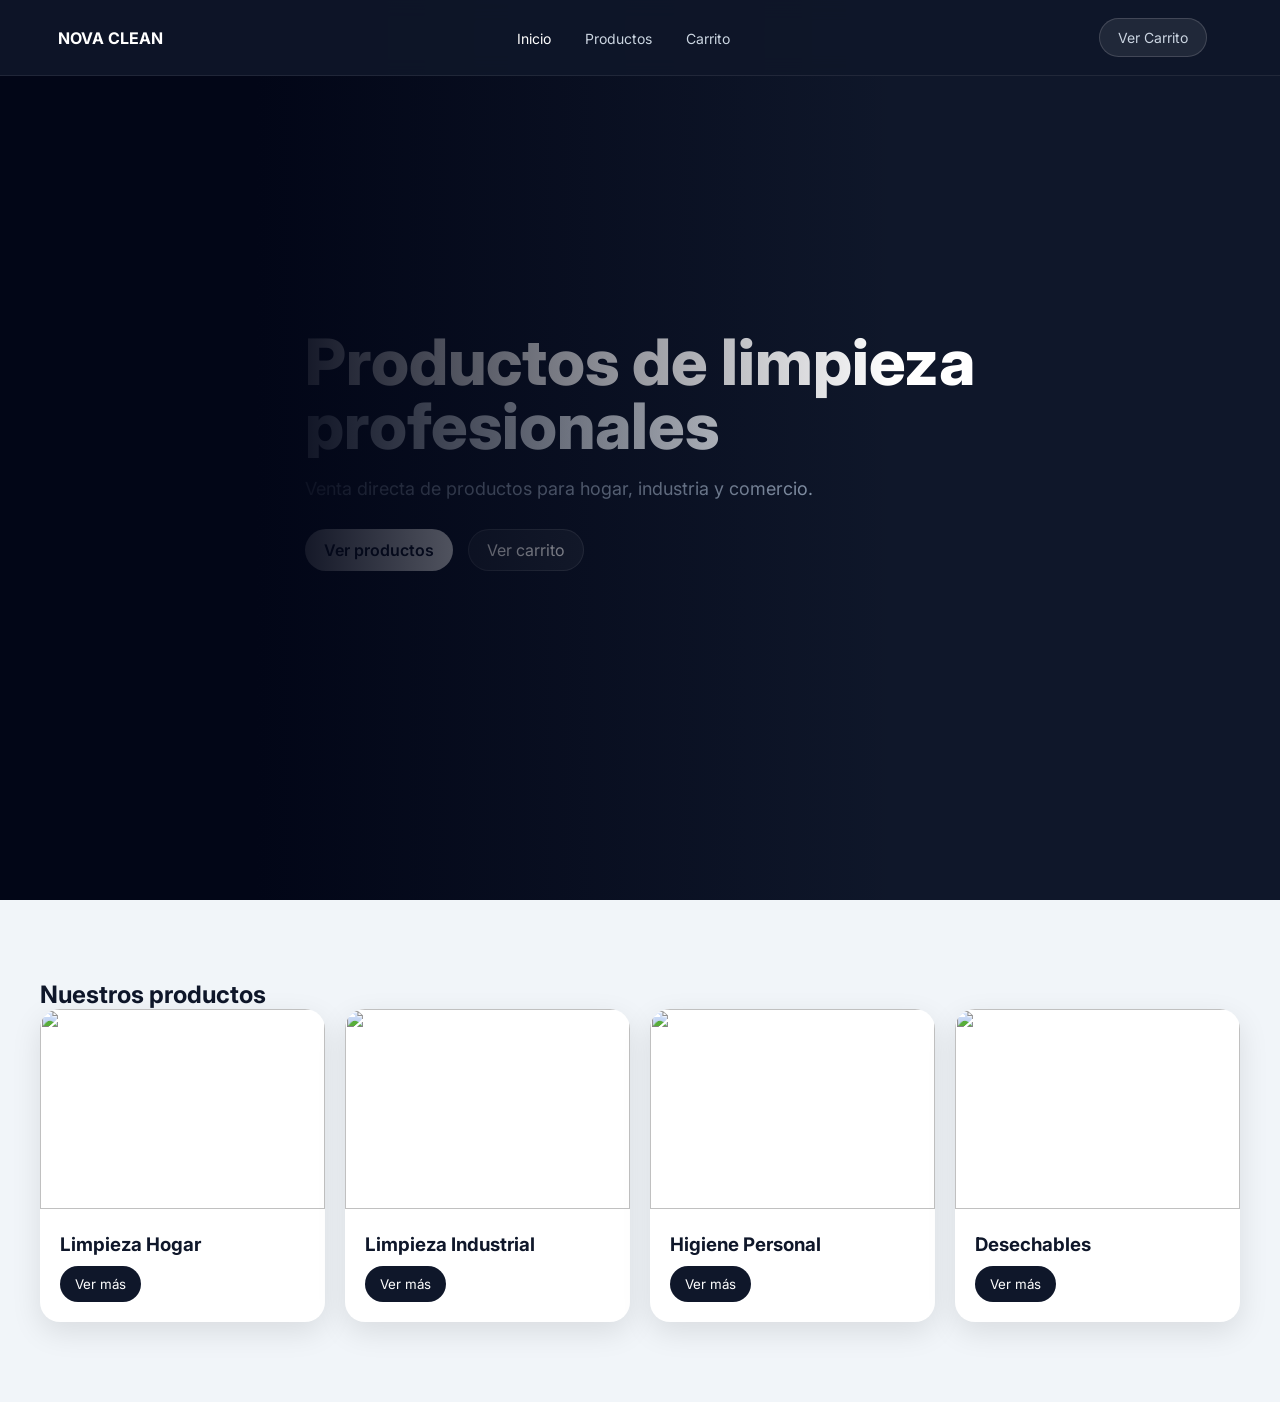
==== index.html @ 84a2e3a3 "Update index.html" ====
<!DOCTYPE html>
<html lang="es">
<head>
<meta charset="UTF-8">
<meta name="viewport" content="width=device-width, initial-scale=1.0">
<title>Nova Clean | Inicio</title>

<link href="https://fonts.googleapis.com/css2?family=Inter:wght@400;600;800&display=swap" rel="stylesheet">

<style>
*{margin:0;padding:0;box-sizing:border-box;font-family:'Inter',sans-serif;}

body{
background:#0f172a;
color:white;
}

/* NAV */
.header{
position:fixed;
top:0;
width:100%;
background:rgba(15,23,42,0.9);
backdrop-filter:blur(10px);
border-bottom:1px solid rgba(255,255,255,0.08);
z-index:100;
}

.nav{
max-width:1200px;
margin:auto;
display:flex;
justify-content:space-between;
align-items:center;
padding:18px;
}

.nav a{
color:#cbd5e1;
text-decoration:none;
margin:0 15px;
font-size:14px;
}

.nav a.active,
.nav a:hover{color:white;}

.btn{
padding:10px 18px;
border-radius:25px;
background:rgba(255,255,255,0.08);
border:1px solid rgba(255,255,255,0.15);
color:white;
text-decoration:none;
}

/* HERO */
.hero{
height:100vh;
display:flex;
align-items:center;
background:url('https://images.unsplash.com/photo-1583947215259-38e31be8751f?q=80&w=1600') center/cover;
position:relative;
}

.hero::after{
content:"";
position:absolute;
inset:0;
background:linear-gradient(90deg,#020617 20%,transparent 70%);
}

.hero-content{
position:relative;
max-width:1200px;
margin:auto;
padding:20px;
}

.hero h1{
font-size:64px;
font-weight:800;
line-height:1;
}

.hero span{
display:block;
background:linear-gradient(90deg,#cbd5e1,#ffffff);
-webkit-background-clip:text;
-webkit-text-fill-color:transparent;
}

.hero p{
margin-top:20px;
color:#94a3b8;
font-size:18px;
max-width:600px;
}

.hero-buttons{
margin-top:30px;
display:flex;
gap:15px;
}

.btn-primary{
background:white;
color:#0f172a;
font-weight:600;
}

.btn-secondary{
background:rgba(255,255,255,0.08);
}

/* PRODUCTOS */
.section{
background:#f1f5f9;
color:#0f172a;
padding:80px 20px;
}

.container{
max-width:1200px;
margin:auto;
}

.grid{
display:grid;
grid-template-columns:repeat(4,1fr);
gap:20px;
}

.card{
background:white;
border-radius:20px;
overflow:hidden;
box-shadow:0 10px 30px rgba(0,0,0,0.1);
transition:0.3s;
}

.card:hover{
transform:translateY(-8px);
}

.card img{
width:100%;
height:200px;
object-fit:cover;
}

.card-content{
padding:20px;
}

.card h3{
margin-bottom:10px;
}

.card button{
padding:10px 15px;
border:none;
background:#0f172a;
color:white;
border-radius:20px;
cursor:pointer;
}

/* RESPONSIVE */
@media(max-width:900px){
.grid{grid-template-columns:1fr;}
.hero h1{font-size:40px;}
}
</style>
</head>

<body>

<!-- NAV -->
<div class="header">
  <div class="nav">
    <strong>NOVA CLEAN</strong>

    <div>
      <a href="index.html" class="active">Inicio</a>
      <a href="productos.html">Productos</a>
      <a href="carrito.html">Carrito</a>
    </div>

    <a href="carrito.html" class="btn">Ver Carrito</a>
  </div>
</div>

<!-- HERO CORRECTO (PRODUCTOS) -->
<section class="hero">
  <div class="hero-content">
    <h1>
      Productos de limpieza
      <span>profesionales</span>
    </h1>

    <p>
      Venta directa de productos para hogar, industria y comercio.
    </p>

    <div class="hero-buttons">
      <a href="productos.html" class="btn btn-primary">Ver productos</a>
      <a href="carrito.html" class="btn btn-secondary">Ver carrito</a>
    </div>
  </div>
</section>

<!-- PRODUCTOS -->
<section class="section">
  <div class="container">

    <h2>Nuestros productos</h2>

    <div class="grid">

      <div class="card">
        <img src="https://images.unsplash.com/photo-1585421514738-01798e348b17">
        <div class="card-content">
          <h3>Limpieza Hogar</h3>
          <button onclick="location.href='productos.html'">Ver más</button>
        </div>
      </div>

      <div class="card">
        <img src="https://images.unsplash.com/photo-1603712725038-e9334ae8f39f">
        <div class="card-content">
          <h3>Limpieza Industrial</h3>
          <button onclick="location.href='productos.html'">Ver más</button>
        </div>
      </div>

      <div class="card">
        <img src="https://images.unsplash.com/photo-1584305574647-0cc949a2bb9f">
        <div class="card-content">
          <h3>Higiene Personal</h3>
          <button onclick="location.href='productos.html'">Ver más</button>
        </div>
      </div>

      <div class="card">
        <img src="https://images.unsplash.com/photo-1596462502278-27bfdc403348">
        <div class="card-content">
          <h3>Desechables</h3>
          <button onclick="location.href='productos.html'">Ver más</button>
        </div>
      </div>

    </div>

  </div>
</section>

</body>
</html>
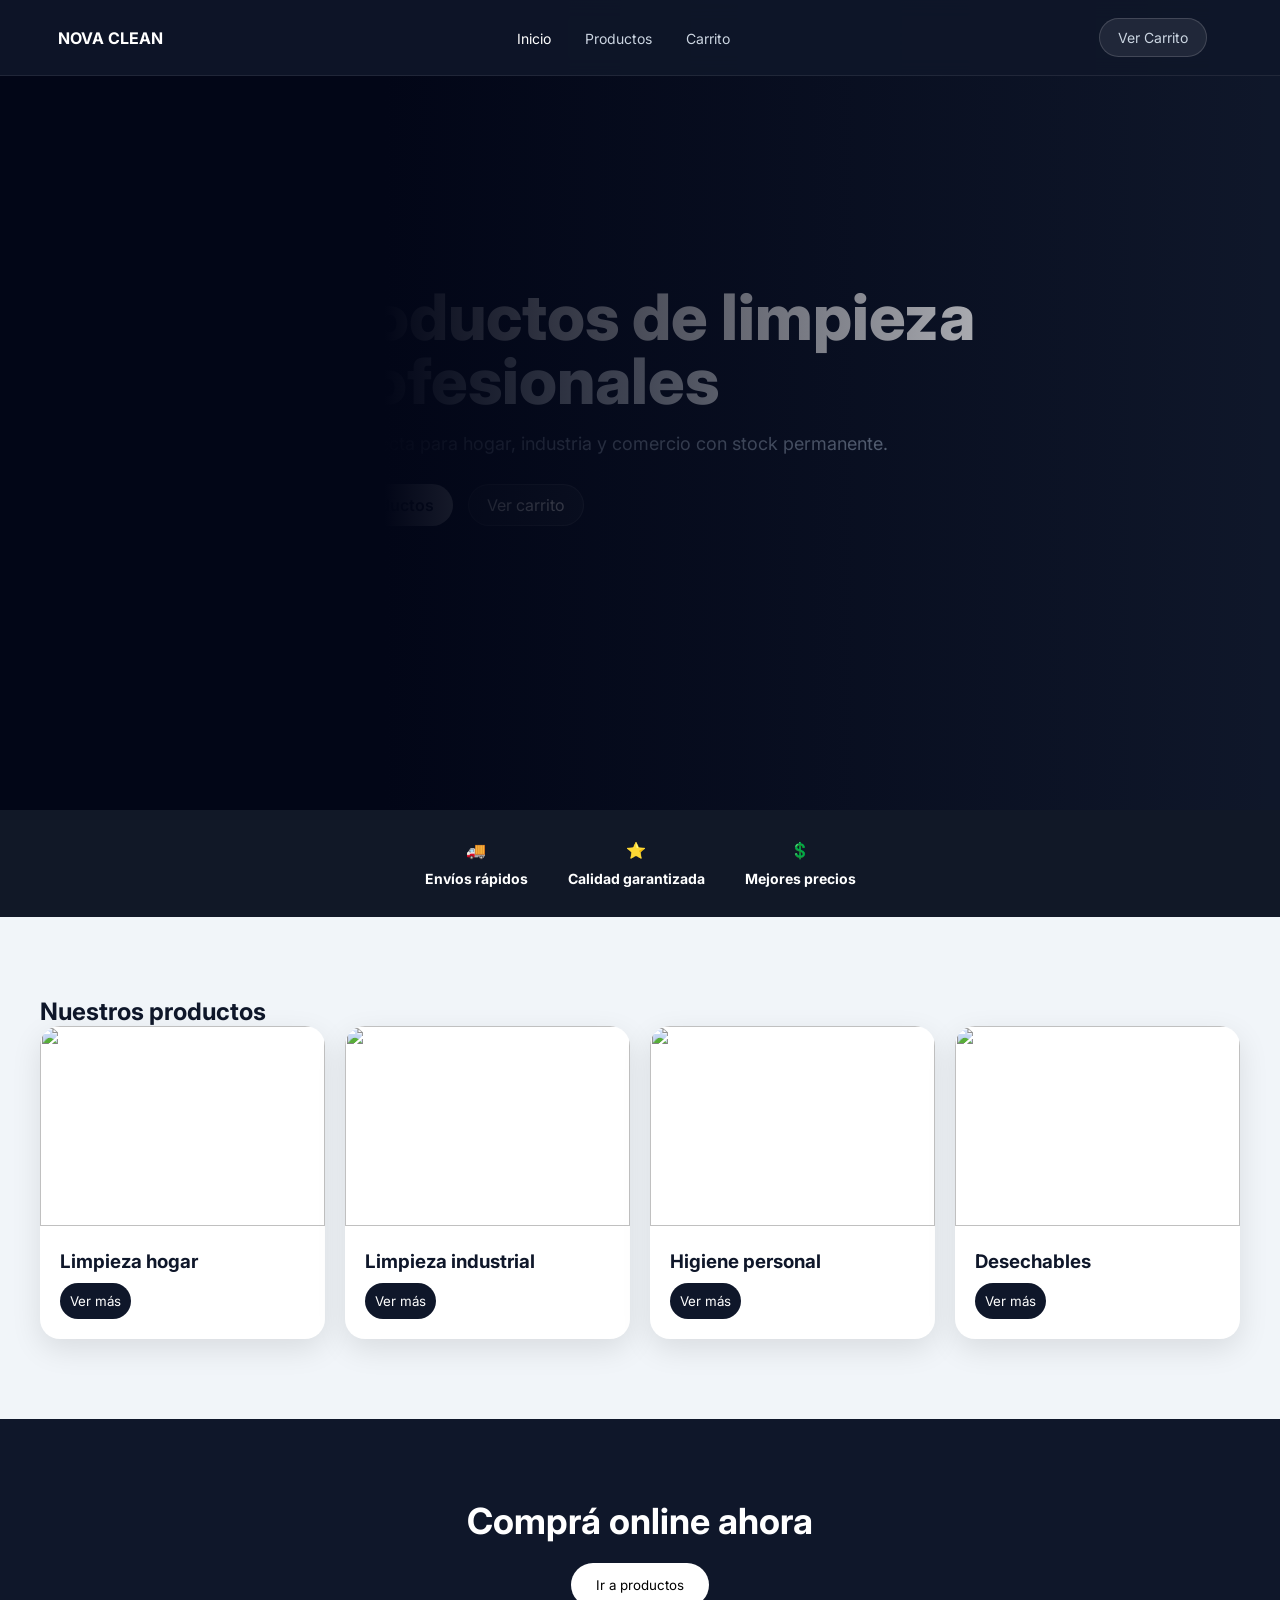
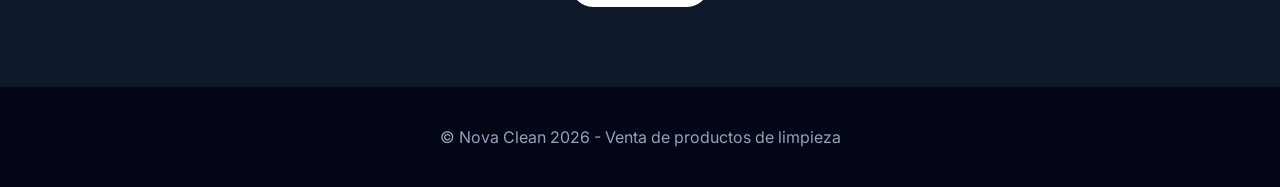
==== commit b3878472: "Update index.html" ====
--- a/index.html
+++ b/index.html
@@ -3,7 +3,7 @@
 <head>
 <meta charset="UTF-8">
 <meta name="viewport" content="width=device-width, initial-scale=1.0">
-<title>Nova Clean | Inicio</title>
+<title>Nova Clean | Productos de limpieza</title>
 
 <link href="https://fonts.googleapis.com/css2?family=Inter:wght@400;600;800&display=swap" rel="stylesheet">
 
@@ -56,7 +56,7 @@
 
 /* HERO */
 .hero{
-height:100vh;
+height:90vh;
 display:flex;
 align-items:center;
 background:url('https://images.unsplash.com/photo-1583947215259-38e31be8751f?q=80&w=1600') center/cover;
@@ -67,7 +67,7 @@
 content:"";
 position:absolute;
 inset:0;
-background:linear-gradient(90deg,#020617 20%,transparent 70%);
+background:linear-gradient(90deg,#020617 30%,transparent);
 }
 
 .hero-content{
@@ -109,11 +109,25 @@
 font-weight:600;
 }
 
-.btn-secondary{
-background:rgba(255,255,255,0.08);
-}
-
-/* PRODUCTOS */
+/* BENEFICIOS */
+.benefits{
+background:#111827;
+padding:30px;
+display:flex;
+justify-content:center;
+gap:40px;
+}
+
+.benefit{
+text-align:center;
+}
+
+.benefit h3{
+margin-top:10px;
+font-size:14px;
+}
+
+/* SECCIONES */
 .section{
 background:#f1f5f9;
 color:#0f172a;
@@ -139,9 +153,7 @@
 transition:0.3s;
 }
 
-.card:hover{
-transform:translateY(-8px);
-}
+.card:hover{transform:translateY(-8px);}
 
 .card img{
 width:100%;
@@ -153,12 +165,10 @@
 padding:20px;
 }
 
-.card h3{
-margin-bottom:10px;
-}
+.card h3{margin-bottom:10px;}
 
 .card button{
-padding:10px 15px;
+padding:10px;
 border:none;
 background:#0f172a;
 color:white;
@@ -166,10 +176,40 @@
 cursor:pointer;
 }
 
+/* CTA */
+.cta{
+background:#0f172a;
+padding:80px 20px;
+text-align:center;
+}
+
+.cta h2{
+font-size:36px;
+}
+
+.cta button{
+margin-top:20px;
+padding:14px 25px;
+border:none;
+border-radius:25px;
+background:white;
+color:black;
+cursor:pointer;
+}
+
+/* FOOTER */
+.footer{
+background:#020617;
+padding:40px;
+text-align:center;
+color:#94a3b8;
+}
+
 /* RESPONSIVE */
 @media(max-width:900px){
 .grid{grid-template-columns:1fr;}
 .hero h1{font-size:40px;}
+.hero{height:auto;padding:120px 0;}
 }
 </style>
 </head>
@@ -191,37 +231,46 @@
   </div>
 </div>
 
-<!-- HERO CORRECTO (PRODUCTOS) -->
+<!-- HERO -->
 <section class="hero">
   <div class="hero-content">
-    <h1>
-      Productos de limpieza
-      <span>profesionales</span>
-    </h1>
-
-    <p>
-      Venta directa de productos para hogar, industria y comercio.
-    </p>
+    <h1>Productos de limpieza <span>profesionales</span></h1>
+
+    <p>Venta directa para hogar, industria y comercio con stock permanente.</p>
 
     <div class="hero-buttons">
       <a href="productos.html" class="btn btn-primary">Ver productos</a>
-      <a href="carrito.html" class="btn btn-secondary">Ver carrito</a>
+      <a href="carrito.html" class="btn">Ver carrito</a>
     </div>
   </div>
 </section>
+
+<!-- BENEFICIOS -->
+<div class="benefits">
+  <div class="benefit">
+    🚚
+    <h3>Envíos rápidos</h3>
+  </div>
+  <div class="benefit">
+    ⭐
+    <h3>Calidad garantizada</h3>
+  </div>
+  <div class="benefit">
+    💲
+    <h3>Mejores precios</h3>
+  </div>
+</div>
 
 <!-- PRODUCTOS -->
 <section class="section">
   <div class="container">
-
     <h2>Nuestros productos</h2>
 
     <div class="grid">
-
       <div class="card">
         <img src="https://images.unsplash.com/photo-1585421514738-01798e348b17">
         <div class="card-content">
-          <h3>Limpieza Hogar</h3>
+          <h3>Limpieza hogar</h3>
           <button onclick="location.href='productos.html'">Ver más</button>
         </div>
       </div>
@@ -229,7 +278,7 @@
       <div class="card">
         <img src="https://images.unsplash.com/photo-1603712725038-e9334ae8f39f">
         <div class="card-content">
-          <h3>Limpieza Industrial</h3>
+          <h3>Limpieza industrial</h3>
           <button onclick="location.href='productos.html'">Ver más</button>
         </div>
       </div>
@@ -237,7 +286,7 @@
       <div class="card">
         <img src="https://images.unsplash.com/photo-1584305574647-0cc949a2bb9f">
         <div class="card-content">
-          <h3>Higiene Personal</h3>
+          <h3>Higiene personal</h3>
           <button onclick="location.href='productos.html'">Ver más</button>
         </div>
       </div>
@@ -249,11 +298,20 @@
           <button onclick="location.href='productos.html'">Ver más</button>
         </div>
       </div>
-
     </div>
-
   </div>
 </section>
+
+<!-- CTA -->
+<section class="cta">
+  <h2>Comprá online ahora</h2>
+  <button onclick="location.href='productos.html'">Ir a productos</button>
+</section>
+
+<!-- FOOTER -->
+<div class="footer">
+  © Nova Clean 2026 - Venta de productos de limpieza
+</div>
 
 </body>
 </html>
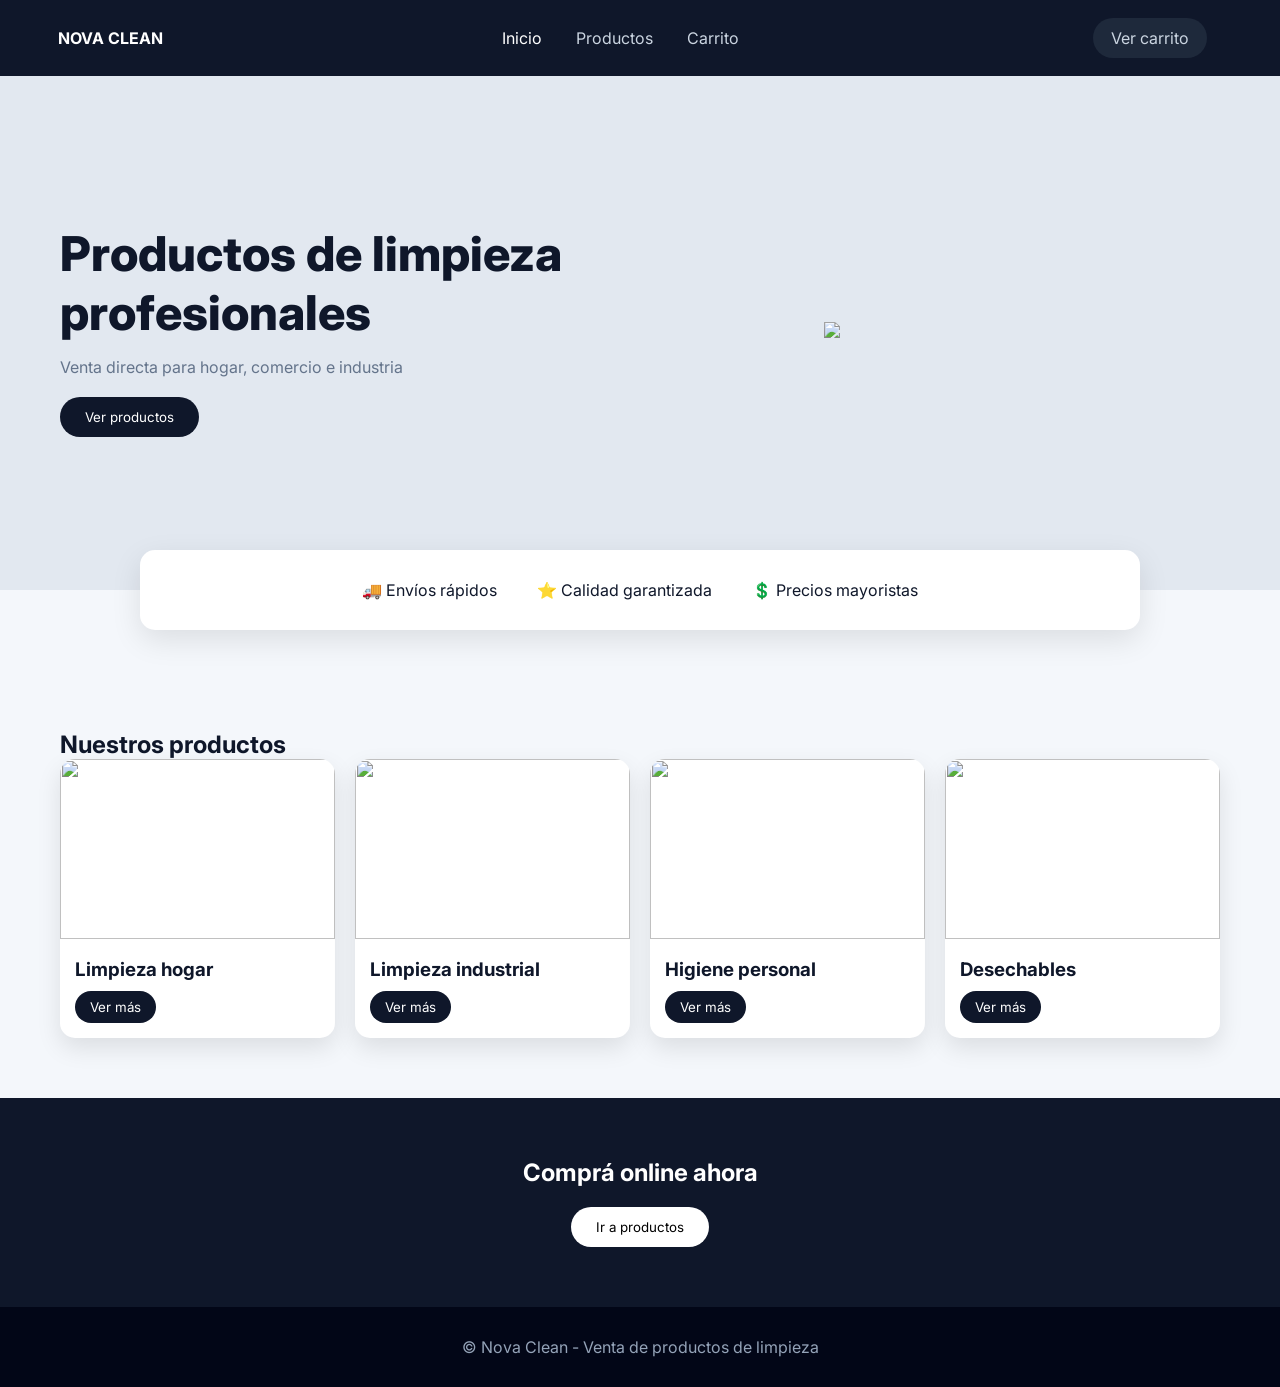
==== commit 19e87cf3: "Update index.html" ====
--- a/index.html
+++ b/index.html
@@ -11,8 +11,8 @@
 *{margin:0;padding:0;box-sizing:border-box;font-family:'Inter',sans-serif;}
 
 body{
-background:#0f172a;
-color:white;
+background:#f4f7fb;
+color:#0f172a;
 }
 
 /* NAV */
@@ -20,9 +20,7 @@
 position:fixed;
 top:0;
 width:100%;
-background:rgba(15,23,42,0.9);
-backdrop-filter:blur(10px);
-border-bottom:1px solid rgba(255,255,255,0.08);
+background:#0f172a;
 z-index:100;
 }
 
@@ -39,104 +37,82 @@
 color:#cbd5e1;
 text-decoration:none;
 margin:0 15px;
-font-size:14px;
 }
 
 .nav a.active,
 .nav a:hover{color:white;}
 
 .btn{
+background:#1e293b;
 padding:10px 18px;
-border-radius:25px;
-background:rgba(255,255,255,0.08);
-border:1px solid rgba(255,255,255,0.15);
+border-radius:20px;
 color:white;
 text-decoration:none;
 }
 
 /* HERO */
 .hero{
-height:90vh;
+margin-top:70px;
+height:520px;
+background:#e2e8f0;
 display:flex;
 align-items:center;
-background:url('https://images.unsplash.com/photo-1583947215259-38e31be8751f?q=80&w=1600') center/cover;
-position:relative;
-}
-
-.hero::after{
-content:"";
-position:absolute;
-inset:0;
-background:linear-gradient(90deg,#020617 30%,transparent);
 }
 
 .hero-content{
-position:relative;
 max-width:1200px;
 margin:auto;
+display:flex;
+align-items:center;
+justify-content:space-between;
+gap:40px;
 padding:20px;
 }
 
-.hero h1{
-font-size:64px;
+.hero-text h1{
+font-size:48px;
 font-weight:800;
-line-height:1;
-}
-
-.hero span{
-display:block;
-background:linear-gradient(90deg,#cbd5e1,#ffffff);
--webkit-background-clip:text;
--webkit-text-fill-color:transparent;
-}
-
-.hero p{
+}
+
+.hero-text p{
+margin-top:15px;
+color:#64748b;
+}
+
+.hero-text button{
 margin-top:20px;
-color:#94a3b8;
-font-size:18px;
-max-width:600px;
-}
-
-.hero-buttons{
-margin-top:30px;
-display:flex;
-gap:15px;
-}
-
-.btn-primary{
-background:white;
-color:#0f172a;
-font-weight:600;
+padding:12px 25px;
+border:none;
+border-radius:25px;
+background:#0f172a;
+color:white;
+cursor:pointer;
+}
+
+.hero img{
+width:450px;
 }
 
 /* BENEFICIOS */
 .benefits{
-background:#111827;
-padding:30px;
 display:flex;
 justify-content:center;
 gap:40px;
-}
-
-.benefit{
-text-align:center;
-}
-
-.benefit h3{
-margin-top:10px;
-font-size:14px;
-}
-
-/* SECCIONES */
+padding:30px;
+background:white;
+border-radius:15px;
+max-width:1000px;
+margin:-40px auto 40px auto;
+box-shadow:0 10px 30px rgba(0,0,0,0.1);
+}
+
+.benefit{text-align:center;}
+
+/* PRODUCTOS */
 .section{
-background:#f1f5f9;
-color:#0f172a;
-padding:80px 20px;
-}
-
-.container{
 max-width:1200px;
 margin:auto;
+padding:60px 20px;
 }
 
 .grid{
@@ -147,28 +123,27 @@
 
 .card{
 background:white;
-border-radius:20px;
+border-radius:15px;
 overflow:hidden;
-box-shadow:0 10px 30px rgba(0,0,0,0.1);
+box-shadow:0 10px 25px rgba(0,0,0,0.1);
 transition:0.3s;
 }
 
-.card:hover{transform:translateY(-8px);}
+.card:hover{transform:translateY(-5px);}
 
 .card img{
 width:100%;
-height:200px;
+height:180px;
 object-fit:cover;
 }
 
 .card-content{
-padding:20px;
-}
-
-.card h3{margin-bottom:10px;}
+padding:15px;
+}
 
 .card button{
-padding:10px;
+margin-top:10px;
+padding:8px 15px;
 border:none;
 background:#0f172a;
 color:white;
@@ -179,17 +154,14 @@
 /* CTA */
 .cta{
 background:#0f172a;
-padding:80px 20px;
+color:white;
+padding:60px;
 text-align:center;
-}
-
-.cta h2{
-font-size:36px;
 }
 
 .cta button{
 margin-top:20px;
-padding:14px 25px;
+padding:12px 25px;
 border:none;
 border-radius:25px;
 background:white;
@@ -200,16 +172,16 @@
 /* FOOTER */
 .footer{
 background:#020617;
-padding:40px;
+color:#94a3b8;
 text-align:center;
-color:#94a3b8;
+padding:30px;
 }
 
 /* RESPONSIVE */
 @media(max-width:900px){
 .grid{grid-template-columns:1fr;}
-.hero h1{font-size:40px;}
-.hero{height:auto;padding:120px 0;}
+.hero-content{flex-direction:column;}
+.hero img{width:100%;}
 }
 </style>
 </head>
@@ -219,7 +191,7 @@
 <!-- NAV -->
 <div class="header">
   <div class="nav">
-    <strong>NOVA CLEAN</strong>
+    <strong style="color:white;">NOVA CLEAN</strong>
 
     <div>
       <a href="index.html" class="active">Inicio</a>
@@ -227,79 +199,76 @@
       <a href="carrito.html">Carrito</a>
     </div>
 
-    <a href="carrito.html" class="btn">Ver Carrito</a>
+    <a href="carrito.html" class="btn">Ver carrito</a>
   </div>
 </div>
 
 <!-- HERO -->
 <section class="hero">
   <div class="hero-content">
-    <h1>Productos de limpieza <span>profesionales</span></h1>
-
-    <p>Venta directa para hogar, industria y comercio con stock permanente.</p>
-
-    <div class="hero-buttons">
-      <a href="productos.html" class="btn btn-primary">Ver productos</a>
-      <a href="carrito.html" class="btn">Ver carrito</a>
-    </div>
+
+    <div class="hero-text">
+      <h1>Productos de limpieza profesionales</h1>
+      <p>Venta directa para hogar, comercio e industria</p>
+
+      <button onclick="location.href='productos.html'">
+        Ver productos
+      </button>
+    </div>
+
+    <img src="https://images.unsplash.com/photo-1583947215259-38e31be8751f?q=80&w=800">
+
   </div>
 </section>
 
 <!-- BENEFICIOS -->
 <div class="benefits">
-  <div class="benefit">
-    🚚
-    <h3>Envíos rápidos</h3>
-  </div>
-  <div class="benefit">
-    ⭐
-    <h3>Calidad garantizada</h3>
-  </div>
-  <div class="benefit">
-    💲
-    <h3>Mejores precios</h3>
-  </div>
+  <div class="benefit">🚚 Envíos rápidos</div>
+  <div class="benefit">⭐ Calidad garantizada</div>
+  <div class="benefit">💲 Precios mayoristas</div>
 </div>
 
 <!-- PRODUCTOS -->
 <section class="section">
-  <div class="container">
-    <h2>Nuestros productos</h2>
-
-    <div class="grid">
-      <div class="card">
-        <img src="https://images.unsplash.com/photo-1585421514738-01798e348b17">
-        <div class="card-content">
-          <h3>Limpieza hogar</h3>
-          <button onclick="location.href='productos.html'">Ver más</button>
-        </div>
-      </div>
-
-      <div class="card">
-        <img src="https://images.unsplash.com/photo-1603712725038-e9334ae8f39f">
-        <div class="card-content">
-          <h3>Limpieza industrial</h3>
-          <button onclick="location.href='productos.html'">Ver más</button>
-        </div>
-      </div>
-
-      <div class="card">
-        <img src="https://images.unsplash.com/photo-1584305574647-0cc949a2bb9f">
-        <div class="card-content">
-          <h3>Higiene personal</h3>
-          <button onclick="location.href='productos.html'">Ver más</button>
-        </div>
-      </div>
-
-      <div class="card">
-        <img src="https://images.unsplash.com/photo-1596462502278-27bfdc403348">
-        <div class="card-content">
-          <h3>Desechables</h3>
-          <button onclick="location.href='productos.html'">Ver más</button>
-        </div>
-      </div>
-    </div>
+
+  <h2>Nuestros productos</h2>
+
+  <div class="grid">
+
+    <div class="card">
+      <img src="https://images.unsplash.com/photo-1585421514738-01798e348b17">
+      <div class="card-content">
+        <h3>Limpieza hogar</h3>
+        <button onclick="location.href='productos.html'">Ver más</button>
+      </div>
+    </div>
+
+    <div class="card">
+      <img src="https://images.unsplash.com/photo-1603712725038-e9334ae8f39f">
+      <div class="card-content">
+        <h3>Limpieza industrial</h3>
+        <button onclick="location.href='productos.html'">Ver más</button>
+      </div>
+    </div>
+
+    <div class="card">
+      <img src="https://images.unsplash.com/photo-1584305574647-0cc949a2bb9f">
+      <div class="card-content">
+        <h3>Higiene personal</h3>
+        <button onclick="location.href='productos.html'">Ver más</button>
+      </div>
+    </div>
+
+    <div class="card">
+      <img src="https://images.unsplash.com/photo-1596462502278-27bfdc403348">
+      <div class="card-content">
+        <h3>Desechables</h3>
+        <button onclick="location.href='productos.html'">Ver más</button>
+      </div>
+    </div>
+
   </div>
+
 </section>
 
 <!-- CTA -->
@@ -310,7 +279,7 @@
 
 <!-- FOOTER -->
 <div class="footer">
-  © Nova Clean 2026 - Venta de productos de limpieza
+  © Nova Clean - Venta de productos de limpieza
 </div>
 
 </body>
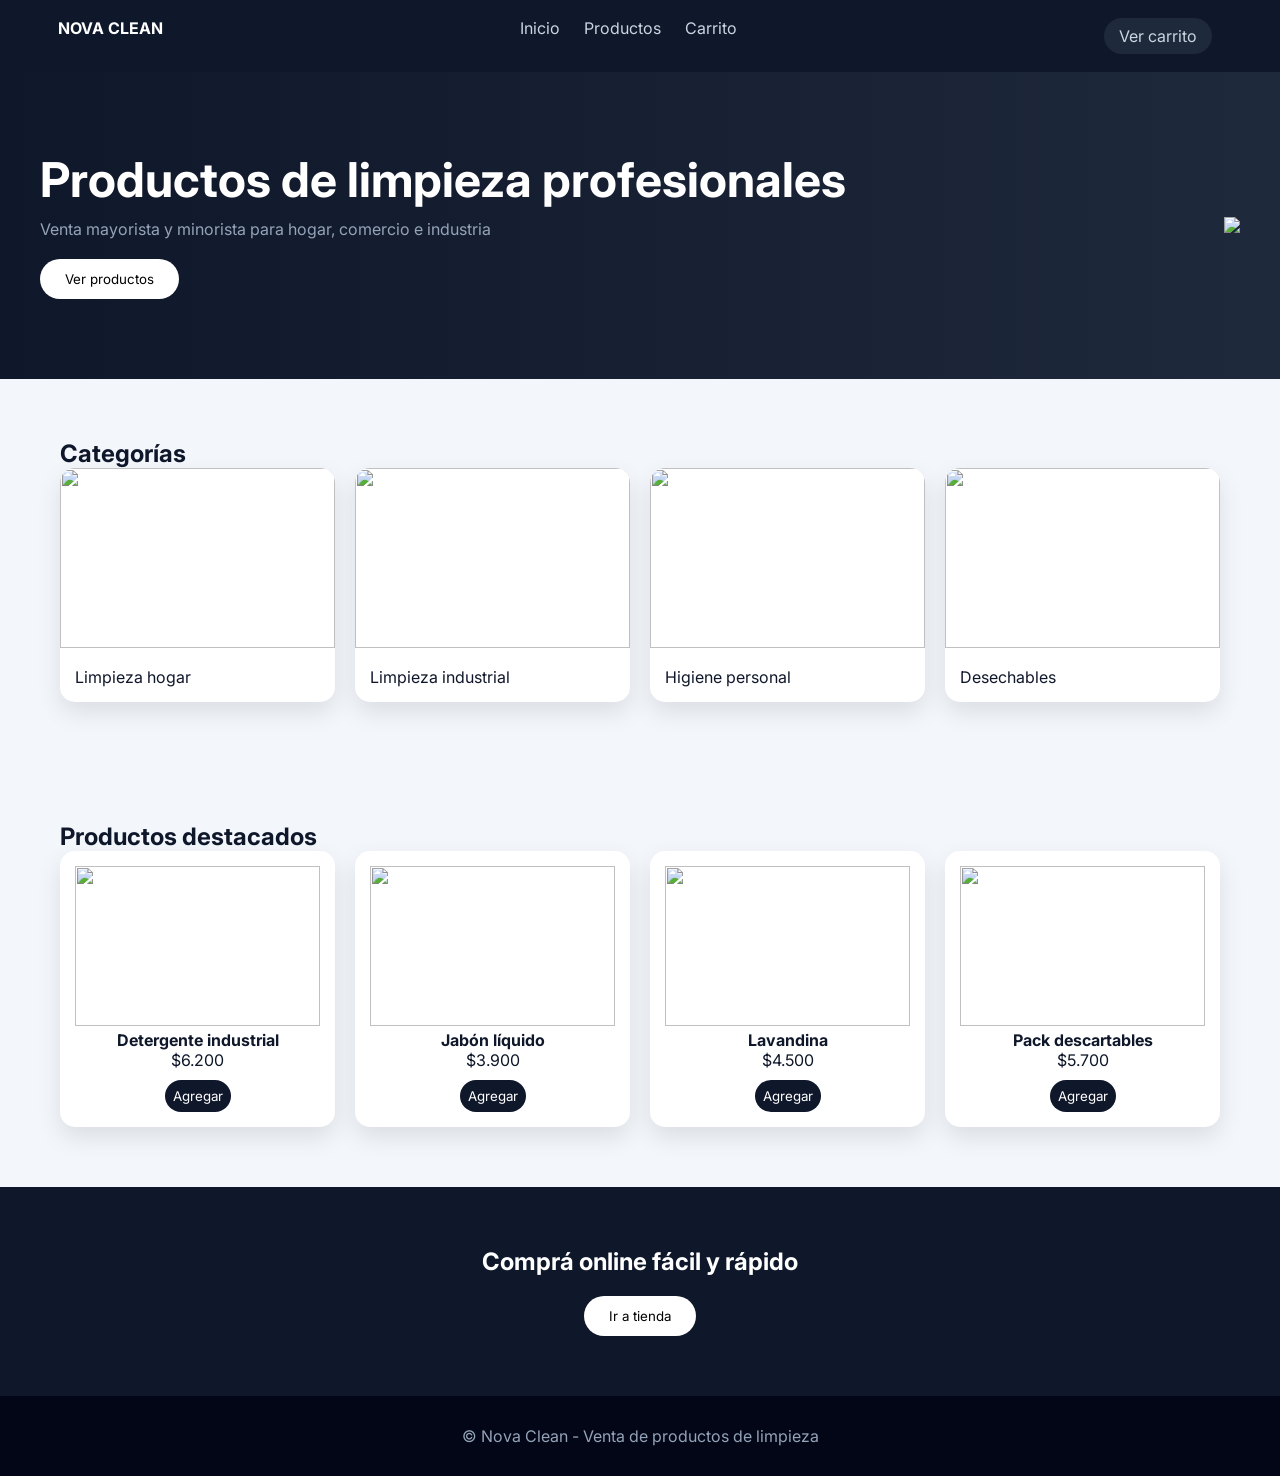
==== commit 4a4b2030: "Update index.html" ====
--- a/index.html
+++ b/index.html
@@ -3,17 +3,14 @@
 <head>
 <meta charset="UTF-8">
 <meta name="viewport" content="width=device-width, initial-scale=1.0">
-<title>Nova Clean | Productos de limpieza</title>
+<title>Nova Clean</title>
 
 <link href="https://fonts.googleapis.com/css2?family=Inter:wght@400;600;800&display=swap" rel="stylesheet">
 
 <style>
 *{margin:0;padding:0;box-sizing:border-box;font-family:'Inter',sans-serif;}
 
-body{
-background:#f4f7fb;
-color:#0f172a;
-}
+body{background:#f3f6fb;color:#0f172a;}
 
 /* NAV */
 .header{
@@ -29,86 +26,54 @@
 margin:auto;
 display:flex;
 justify-content:space-between;
-align-items:center;
 padding:18px;
 }
 
 .nav a{
 color:#cbd5e1;
 text-decoration:none;
-margin:0 15px;
-}
-
-.nav a.active,
+margin:0 10px;
+}
+
 .nav a:hover{color:white;}
 
 .btn{
 background:#1e293b;
-padding:10px 18px;
+padding:8px 15px;
 border-radius:20px;
 color:white;
-text-decoration:none;
 }
 
 /* HERO */
 .hero{
 margin-top:70px;
-height:520px;
-background:#e2e8f0;
-display:flex;
-align-items:center;
-}
-
-.hero-content{
+background:linear-gradient(90deg,#0f172a,#1e293b);
+color:white;
+padding:80px 20px;
+}
+
+.hero-container{
 max-width:1200px;
 margin:auto;
 display:flex;
+justify-content:space-between;
 align-items:center;
-justify-content:space-between;
-gap:40px;
-padding:20px;
-}
-
-.hero-text h1{
-font-size:48px;
-font-weight:800;
-}
-
-.hero-text p{
-margin-top:15px;
-color:#64748b;
-}
-
-.hero-text button{
+}
+
+.hero h1{font-size:48px;}
+.hero p{margin-top:10px;color:#94a3b8;}
+
+.hero button{
 margin-top:20px;
 padding:12px 25px;
 border:none;
 border-radius:25px;
-background:#0f172a;
-color:white;
+background:white;
+color:black;
 cursor:pointer;
 }
 
-.hero img{
-width:450px;
-}
-
-/* BENEFICIOS */
-.benefits{
-display:flex;
-justify-content:center;
-gap:40px;
-padding:30px;
-background:white;
-border-radius:15px;
-max-width:1000px;
-margin:-40px auto 40px auto;
-box-shadow:0 10px 30px rgba(0,0,0,0.1);
-}
-
-.benefit{text-align:center;}
-
-/* PRODUCTOS */
+/* CATEGORIAS */
 .section{
 max-width:1200px;
 margin:auto;
@@ -124,49 +89,57 @@
 .card{
 background:white;
 border-radius:15px;
+box-shadow:0 10px 25px rgba(0,0,0,0.1);
 overflow:hidden;
+}
+
+.card img{width:100%;height:180px;object-fit:cover;}
+.card-content{padding:15px;}
+
+/* DESTACADOS */
+.products{
+display:grid;
+grid-template-columns:repeat(4,1fr);
+gap:20px;
+}
+
+.product{
+background:white;
+border-radius:15px;
+padding:15px;
+text-align:center;
 box-shadow:0 10px 25px rgba(0,0,0,0.1);
-transition:0.3s;
-}
-
-.card:hover{transform:translateY(-5px);}
-
-.card img{
+}
+
+.product img{
 width:100%;
-height:180px;
+height:160px;
 object-fit:cover;
 }
 
-.card-content{
-padding:15px;
-}
-
-.card button{
+.product button{
 margin-top:10px;
-padding:8px 15px;
+padding:8px;
+background:#0f172a;
+color:white;
 border:none;
-background:#0f172a;
-color:white;
 border-radius:20px;
-cursor:pointer;
 }
 
 /* CTA */
 .cta{
 background:#0f172a;
 color:white;
+text-align:center;
 padding:60px;
-text-align:center;
 }
 
 .cta button{
 margin-top:20px;
 padding:12px 25px;
 border:none;
+background:white;
 border-radius:25px;
-background:white;
-color:black;
-cursor:pointer;
 }
 
 /* FOOTER */
@@ -177,11 +150,9 @@
 padding:30px;
 }
 
-/* RESPONSIVE */
 @media(max-width:900px){
-.grid{grid-template-columns:1fr;}
-.hero-content{flex-direction:column;}
-.hero img{width:100%;}
+.grid,.products{grid-template-columns:1fr;}
+.hero-container{flex-direction:column;}
 }
 </style>
 </head>
@@ -190,96 +161,112 @@
 
 <!-- NAV -->
 <div class="header">
-  <div class="nav">
-    <strong style="color:white;">NOVA CLEAN</strong>
-
-    <div>
-      <a href="index.html" class="active">Inicio</a>
-      <a href="productos.html">Productos</a>
-      <a href="carrito.html">Carrito</a>
-    </div>
-
-    <a href="carrito.html" class="btn">Ver carrito</a>
-  </div>
+<div class="nav">
+<strong style="color:white;">NOVA CLEAN</strong>
+
+<div>
+<a href="index.html">Inicio</a>
+<a href="productos.html">Productos</a>
+<a href="carrito.html">Carrito</a>
+</div>
+
+<a href="carrito.html" class="btn">Ver carrito</a>
+</div>
 </div>
 
 <!-- HERO -->
 <section class="hero">
-  <div class="hero-content">
-
-    <div class="hero-text">
-      <h1>Productos de limpieza profesionales</h1>
-      <p>Venta directa para hogar, comercio e industria</p>
-
-      <button onclick="location.href='productos.html'">
-        Ver productos
-      </button>
-    </div>
-
-    <img src="https://images.unsplash.com/photo-1583947215259-38e31be8751f?q=80&w=800">
-
-  </div>
-</section>
-
-<!-- BENEFICIOS -->
-<div class="benefits">
-  <div class="benefit">🚚 Envíos rápidos</div>
-  <div class="benefit">⭐ Calidad garantizada</div>
-  <div class="benefit">💲 Precios mayoristas</div>
-</div>
-
-<!-- PRODUCTOS -->
+<div class="hero-container">
+
+<div>
+<h1>Productos de limpieza profesionales</h1>
+<p>Venta mayorista y minorista para hogar, comercio e industria</p>
+
+<button onclick="location.href='productos.html'">
+Ver productos
+</button>
+</div>
+
+<img src="https://images.unsplash.com/photo-1583947215259-38e31be8751f?q=80&w=500">
+
+</div>
+</section>
+
+<!-- CATEGORIAS -->
 <section class="section">
-
-  <h2>Nuestros productos</h2>
-
-  <div class="grid">
-
-    <div class="card">
-      <img src="https://images.unsplash.com/photo-1585421514738-01798e348b17">
-      <div class="card-content">
-        <h3>Limpieza hogar</h3>
-        <button onclick="location.href='productos.html'">Ver más</button>
-      </div>
-    </div>
-
-    <div class="card">
-      <img src="https://images.unsplash.com/photo-1603712725038-e9334ae8f39f">
-      <div class="card-content">
-        <h3>Limpieza industrial</h3>
-        <button onclick="location.href='productos.html'">Ver más</button>
-      </div>
-    </div>
-
-    <div class="card">
-      <img src="https://images.unsplash.com/photo-1584305574647-0cc949a2bb9f">
-      <div class="card-content">
-        <h3>Higiene personal</h3>
-        <button onclick="location.href='productos.html'">Ver más</button>
-      </div>
-    </div>
-
-    <div class="card">
-      <img src="https://images.unsplash.com/photo-1596462502278-27bfdc403348">
-      <div class="card-content">
-        <h3>Desechables</h3>
-        <button onclick="location.href='productos.html'">Ver más</button>
-      </div>
-    </div>
-
-  </div>
-
+<h2>Categorías</h2>
+
+<div class="grid">
+
+<div class="card">
+<img src="https://images.unsplash.com/photo-1585421514738-01798e348b17">
+<div class="card-content">Limpieza hogar</div>
+</div>
+
+<div class="card">
+<img src="https://images.unsplash.com/photo-1603712725038-e9334ae8f39f">
+<div class="card-content">Limpieza industrial</div>
+</div>
+
+<div class="card">
+<img src="https://images.unsplash.com/photo-1584305574647-0cc949a2bb9f">
+<div class="card-content">Higiene personal</div>
+</div>
+
+<div class="card">
+<img src="https://images.unsplash.com/photo-1596462502278-27bfdc403348">
+<div class="card-content">Desechables</div>
+</div>
+
+</div>
+</section>
+
+<!-- PRODUCTOS DESTACADOS -->
+<section class="section">
+<h2>Productos destacados</h2>
+
+<div class="products">
+
+<div class="product">
+<img src="https://images.unsplash.com/photo-1583947215259-38e31be8751f">
+<h4>Detergente industrial</h4>
+<p>$6.200</p>
+<button>Agregar</button>
+</div>
+
+<div class="product">
+<img src="https://images.unsplash.com/photo-1584305574647-0cc949a2bb9f">
+<h4>Jabón líquido</h4>
+<p>$3.900</p>
+<button>Agregar</button>
+</div>
+
+<div class="product">
+<img src="https://images.unsplash.com/photo-1585421514738-01798e348b17">
+<h4>Lavandina</h4>
+<p>$4.500</p>
+<button>Agregar</button>
+</div>
+
+<div class="product">
+<img src="https://images.unsplash.com/photo-1596462502278-27bfdc403348">
+<h4>Pack descartables</h4>
+<p>$5.700</p>
+<button>Agregar</button>
+</div>
+
+</div>
 </section>
 
 <!-- CTA -->
 <section class="cta">
-  <h2>Comprá online ahora</h2>
-  <button onclick="location.href='productos.html'">Ir a productos</button>
+<h2>Comprá online fácil y rápido</h2>
+<button onclick="location.href='productos.html'">Ir a tienda</button>
 </section>
 
 <!-- FOOTER -->
 <div class="footer">
-  © Nova Clean - Venta de productos de limpieza
+© Nova Clean - Venta de productos de limpieza
 </div>
 
 </body>
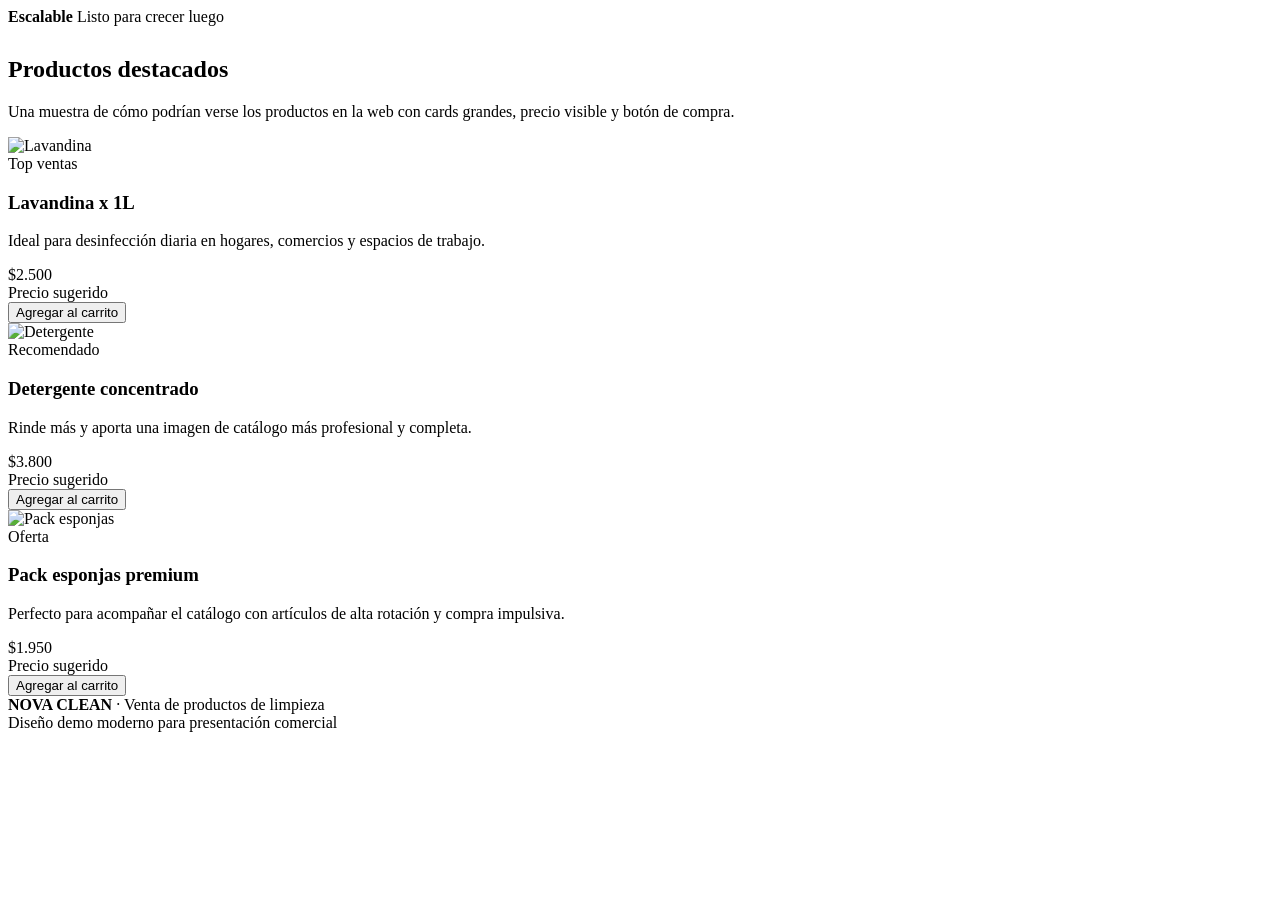
==== commit d1c90ed6: "Update index.html" ====
--- a/index.html
+++ b/index.html
@@ -1,273 +1,89 @@
 <!DOCTYPE html>
-<html lang="es">
-<head>
-<meta charset="UTF-8">
-<meta name="viewport" content="width=device-width, initial-scale=1.0">
-<title>Nova Clean</title>
+          <div class="banner-mini">
+            <strong>Escalable</strong>
+            <span>Listo para crecer luego</span>
+          </div>
+        </div>
+      </div>
+    </div>
+  </section>
 
-<link href="https://fonts.googleapis.com/css2?family=Inter:wght@400;600;800&display=swap" rel="stylesheet">
+  <section class="section" style="padding-top:10px;">
+    <div class="container">
+      <div class="section-head">
+        <div>
+          <h2>Productos destacados</h2>
+        </div>
+        <p>
+          Una muestra de cómo podrían verse los productos en la web con cards grandes, precio visible y botón de compra.
+        </p>
+      </div>
 
-<style>
-*{margin:0;padding:0;box-sizing:border-box;font-family:'Inter',sans-serif;}
+      <div class="grid-3">
+        <article class="card product-card">
+          <div class="card-img">
+            <img src="https://images.unsplash.com/photo-1626806787461-102c1bfaaea1?auto=format&fit=crop&w=900&q=80" alt="Lavandina">
+          </div>
+          <div class="card-body">
+            <span class="pill">Top ventas</span>
+            <h3>Lavandina x 1L</h3>
+            <p>Ideal para desinfección diaria en hogares, comercios y espacios de trabajo.</p>
+            <div class="price-row">
+              <div>
+                <div class="price">$2.500</div>
+                <div class="small-muted">Precio sugerido</div>
+              </div>
+            </div>
+            <button class="btn add-btn" onclick="addToCart('Lavandina x 1L', 2500, 'https://images.unsplash.com/photo-1626806787461-102c1bfaaea1?auto=format&fit=crop&w=900&q=80')">Agregar al carrito</button>
+          </div>
+        </article>
 
-body{background:#f3f6fb;color:#0f172a;}
+        <article class="card product-card">
+          <div class="card-img">
+            <img src="https://images.unsplash.com/photo-1604335399105-a0c585fd81a1?auto=format&fit=crop&w=900&q=80" alt="Detergente">
+          </div>
+          <div class="card-body">
+            <span class="pill">Recomendado</span>
+            <h3>Detergente concentrado</h3>
+            <p>Rinde más y aporta una imagen de catálogo más profesional y completa.</p>
+            <div class="price-row">
+              <div>
+                <div class="price">$3.800</div>
+                <div class="small-muted">Precio sugerido</div>
+              </div>
+            </div>
+            <button class="btn add-btn" onclick="addToCart('Detergente concentrado', 3800, 'https://images.unsplash.com/photo-1604335399105-a0c585fd81a1?auto=format&fit=crop&w=900&q=80')">Agregar al carrito</button>
+          </div>
+        </article>
 
-/* NAV */
-.header{
-position:fixed;
-top:0;
-width:100%;
-background:#0f172a;
-z-index:100;
-}
+        <article class="card product-card">
+          <div class="card-img">
+            <img src="https://images.unsplash.com/photo-1583947582886-f40ec95dd752?auto=format&fit=crop&w=900&q=80" alt="Pack esponjas">
+          </div>
+          <div class="card-body">
+            <span class="pill">Oferta</span>
+            <h3>Pack esponjas premium</h3>
+            <p>Perfecto para acompañar el catálogo con artículos de alta rotación y compra impulsiva.</p>
+            <div class="price-row">
+              <div>
+                <div class="price">$1.950</div>
+                <div class="small-muted">Precio sugerido</div>
+              </div>
+            </div>
+            <button class="btn add-btn" onclick="addToCart('Pack esponjas premium', 1950, 'https://images.unsplash.com/photo-1583947582886-f40ec95dd752?auto=format&fit=crop&w=900&q=80')">Agregar al carrito</button>
+          </div>
+        </article>
+      </div>
+    </div>
+  </section>
 
-.nav{
-max-width:1200px;
-margin:auto;
-display:flex;
-justify-content:space-between;
-padding:18px;
-}
+  <footer class="footer">
+    <div class="container footer-inner">
+      <div><strong>NOVA CLEAN</strong> · Venta de productos de limpieza</div>
+      <div>Diseño demo moderno para presentación comercial</div>
+    </div>
+  </footer>
 
-.nav a{
-color:#cbd5e1;
-text-decoration:none;
-margin:0 10px;
-}
-
-.nav a:hover{color:white;}
-
-.btn{
-background:#1e293b;
-padding:8px 15px;
-border-radius:20px;
-color:white;
-}
-
-/* HERO */
-.hero{
-margin-top:70px;
-background:linear-gradient(90deg,#0f172a,#1e293b);
-color:white;
-padding:80px 20px;
-}
-
-.hero-container{
-max-width:1200px;
-margin:auto;
-display:flex;
-justify-content:space-between;
-align-items:center;
-}
-
-.hero h1{font-size:48px;}
-.hero p{margin-top:10px;color:#94a3b8;}
-
-.hero button{
-margin-top:20px;
-padding:12px 25px;
-border:none;
-border-radius:25px;
-background:white;
-color:black;
-cursor:pointer;
-}
-
-/* CATEGORIAS */
-.section{
-max-width:1200px;
-margin:auto;
-padding:60px 20px;
-}
-
-.grid{
-display:grid;
-grid-template-columns:repeat(4,1fr);
-gap:20px;
-}
-
-.card{
-background:white;
-border-radius:15px;
-box-shadow:0 10px 25px rgba(0,0,0,0.1);
-overflow:hidden;
-}
-
-.card img{width:100%;height:180px;object-fit:cover;}
-.card-content{padding:15px;}
-
-/* DESTACADOS */
-.products{
-display:grid;
-grid-template-columns:repeat(4,1fr);
-gap:20px;
-}
-
-.product{
-background:white;
-border-radius:15px;
-padding:15px;
-text-align:center;
-box-shadow:0 10px 25px rgba(0,0,0,0.1);
-}
-
-.product img{
-width:100%;
-height:160px;
-object-fit:cover;
-}
-
-.product button{
-margin-top:10px;
-padding:8px;
-background:#0f172a;
-color:white;
-border:none;
-border-radius:20px;
-}
-
-/* CTA */
-.cta{
-background:#0f172a;
-color:white;
-text-align:center;
-padding:60px;
-}
-
-.cta button{
-margin-top:20px;
-padding:12px 25px;
-border:none;
-background:white;
-border-radius:25px;
-}
-
-/* FOOTER */
-.footer{
-background:#020617;
-color:#94a3b8;
-text-align:center;
-padding:30px;
-}
-
-@media(max-width:900px){
-.grid,.products{grid-template-columns:1fr;}
-.hero-container{flex-direction:column;}
-}
-</style>
-</head>
-
-<body>
-
-<!-- NAV -->
-<div class="header">
-<div class="nav">
-<strong style="color:white;">NOVA CLEAN</strong>
-
-<div>
-<a href="index.html">Inicio</a>
-<a href="productos.html">Productos</a>
-<a href="carrito.html">Carrito</a>
-</div>
-
-<a href="carrito.html" class="btn">Ver carrito</a>
-</div>
-</div>
-
-<!-- HERO -->
-<section class="hero">
-<div class="hero-container">
-
-<div>
-<h1>Productos de limpieza profesionales</h1>
-<p>Venta mayorista y minorista para hogar, comercio e industria</p>
-
-<button onclick="location.href='productos.html'">
-Ver productos
-</button>
-</div>
-
-<img src="https://images.unsplash.com/photo-1583947215259-38e31be8751f?q=80&w=500">
-
-</div>
-</section>
-
-<!-- CATEGORIAS -->
-<section class="section">
-<h2>Categorías</h2>
-
-<div class="grid">
-
-<div class="card">
-<img src="https://images.unsplash.com/photo-1585421514738-01798e348b17">
-<div class="card-content">Limpieza hogar</div>
-</div>
-
-<div class="card">
-<img src="https://images.unsplash.com/photo-1603712725038-e9334ae8f39f">
-<div class="card-content">Limpieza industrial</div>
-</div>
-
-<div class="card">
-<img src="https://images.unsplash.com/photo-1584305574647-0cc949a2bb9f">
-<div class="card-content">Higiene personal</div>
-</div>
-
-<div class="card">
-<img src="https://images.unsplash.com/photo-1596462502278-27bfdc403348">
-<div class="card-content">Desechables</div>
-</div>
-
-</div>
-</section>
-
-<!-- PRODUCTOS DESTACADOS -->
-<section class="section">
-<h2>Productos destacados</h2>
-
-<div class="products">
-
-<div class="product">
-<img src="https://images.unsplash.com/photo-1583947215259-38e31be8751f">
-<h4>Detergente industrial</h4>
-<p>$6.200</p>
-<button>Agregar</button>
-</div>
-
-<div class="product">
-<img src="https://images.unsplash.com/photo-1584305574647-0cc949a2bb9f">
-<h4>Jabón líquido</h4>
-<p>$3.900</p>
-<button>Agregar</button>
-</div>
-
-<div class="product">
-<img src="https://images.unsplash.com/photo-1585421514738-01798e348b17">
-<h4>Lavandina</h4>
-<p>$4.500</p>
-<button>Agregar</button>
-</div>
-
-<div class="product">
-<img src="https://images.unsplash.com/photo-1596462502278-27bfdc403348">
-<h4>Pack descartables</h4>
-<p>$5.700</p>
-<button>Agregar</button>
-</div>
-
-</div>
-</section>
-
-<!-- CTA -->
-<section class="cta">
-<h2>Comprá online fácil y rápido</h2>
-<button onclick="location.href='productos.html'">Ir a tienda</button>
-</section>
-
-<!-- FOOTER -->
-<div class="footer">
-© Nova Clean - Venta de productos de limpieza
-</div>
-
+  <script src="script.js"></script>
 </body>
 </html>
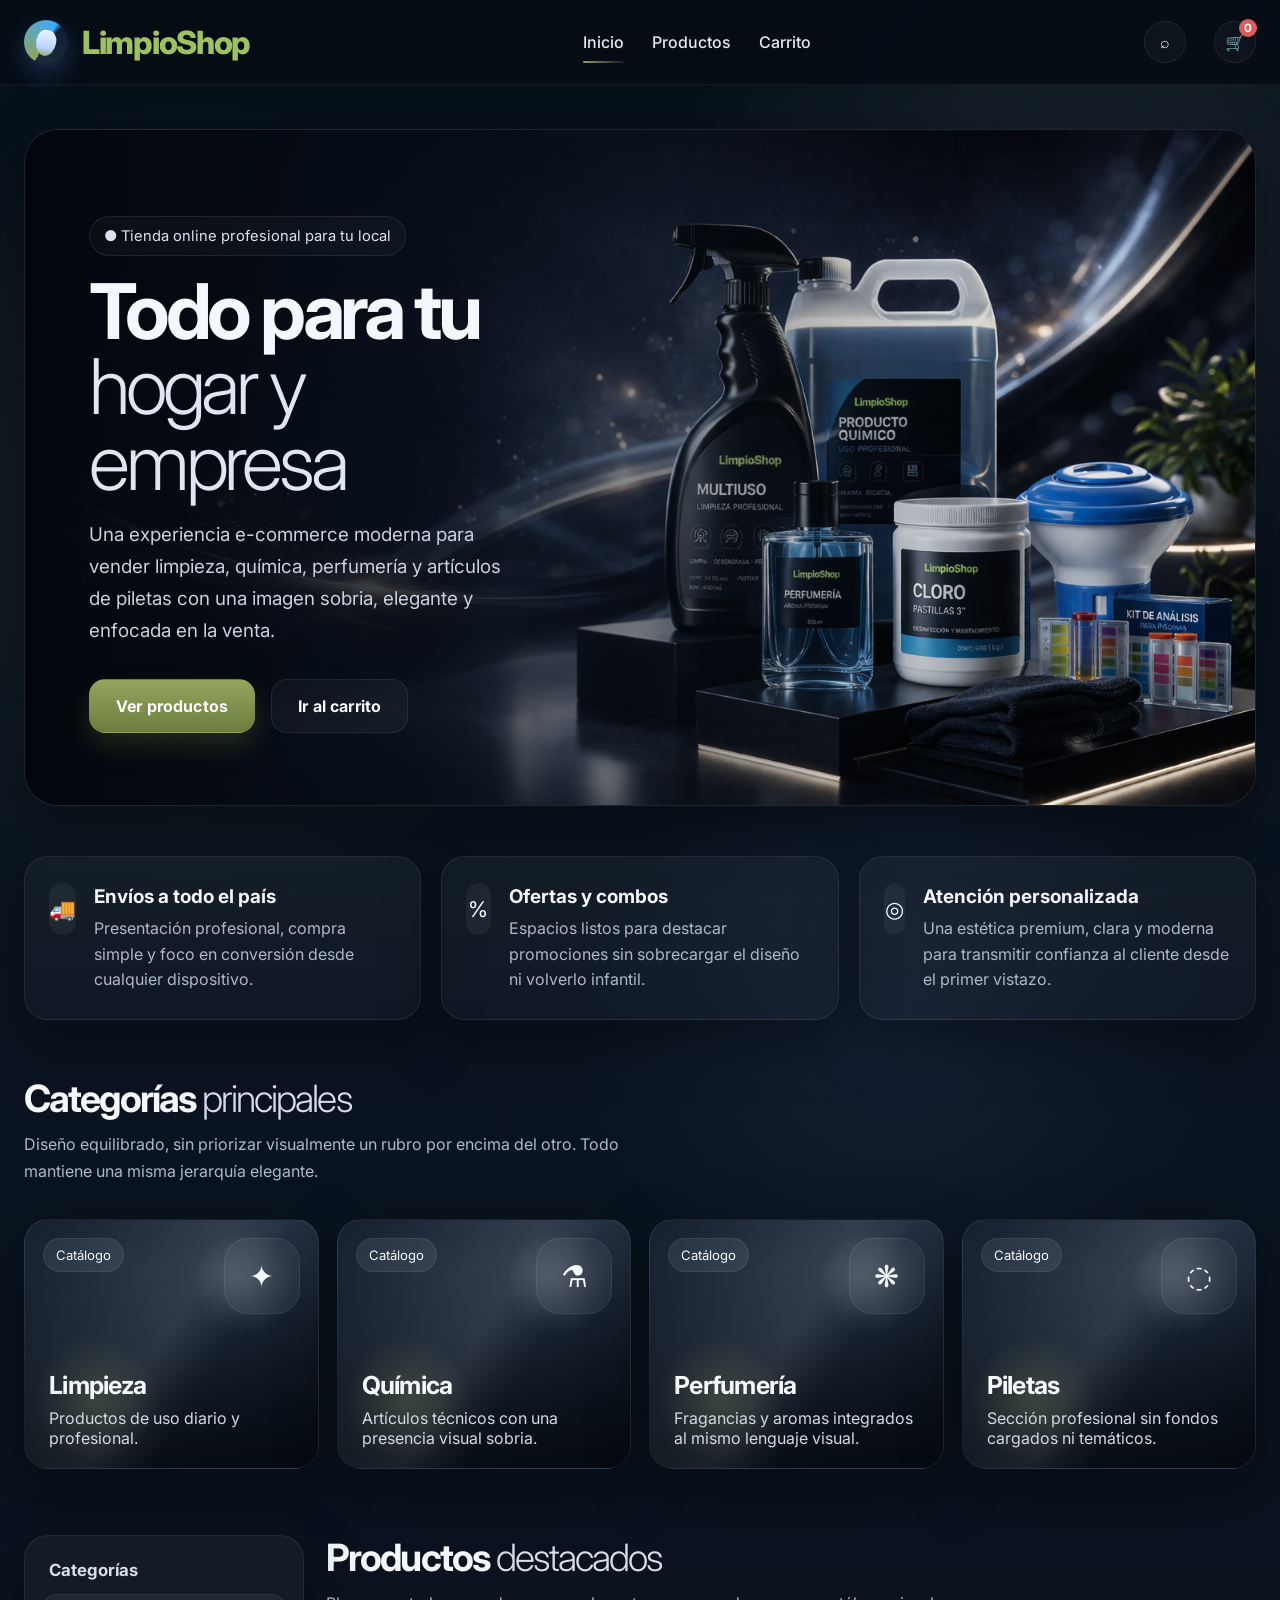
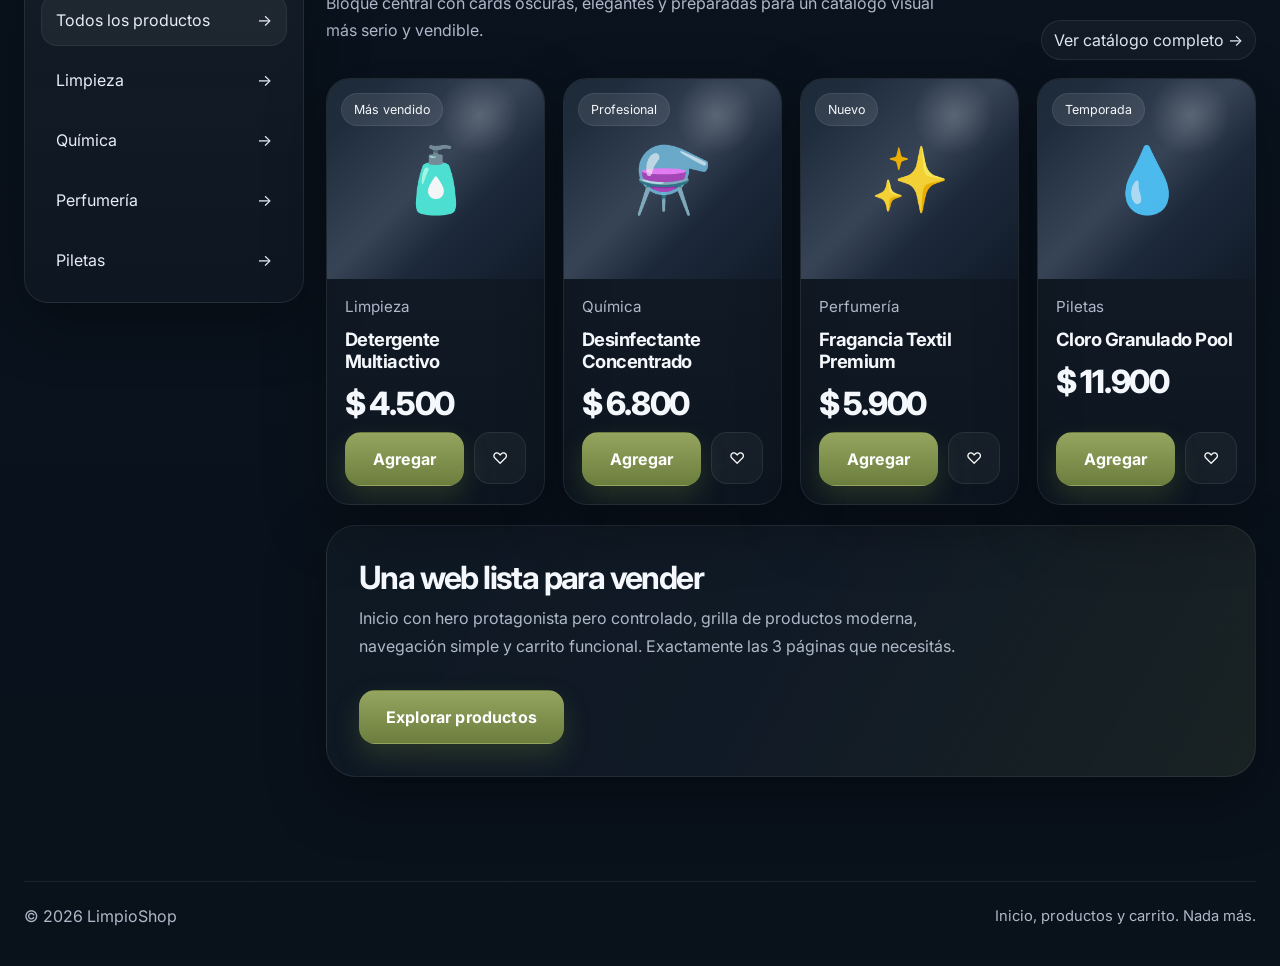
==== commit 16b6a7b6: "Add files via upload" ====
--- a/index.html
+++ b/index.html
@@ -1,89 +1,174 @@
-<!DOCTYPE html>
-          <div class="banner-mini">
-            <strong>Escalable</strong>
-            <span>Listo para crecer luego</span>
-          </div>
-        </div>
-      </div>
-    </div>
-  </section>
-
-  <section class="section" style="padding-top:10px;">
-    <div class="container">
-      <div class="section-head">
-        <div>
-          <h2>Productos destacados</h2>
-        </div>
-        <p>
-          Una muestra de cómo podrían verse los productos en la web con cards grandes, precio visible y botón de compra.
-        </p>
-      </div>
-
-      <div class="grid-3">
-        <article class="card product-card">
-          <div class="card-img">
-            <img src="https://images.unsplash.com/photo-1626806787461-102c1bfaaea1?auto=format&fit=crop&w=900&q=80" alt="Lavandina">
-          </div>
-          <div class="card-body">
-            <span class="pill">Top ventas</span>
-            <h3>Lavandina x 1L</h3>
-            <p>Ideal para desinfección diaria en hogares, comercios y espacios de trabajo.</p>
-            <div class="price-row">
-              <div>
-                <div class="price">$2.500</div>
-                <div class="small-muted">Precio sugerido</div>
-              </div>
-            </div>
-            <button class="btn add-btn" onclick="addToCart('Lavandina x 1L', 2500, 'https://images.unsplash.com/photo-1626806787461-102c1bfaaea1?auto=format&fit=crop&w=900&q=80')">Agregar al carrito</button>
-          </div>
-        </article>
-
-        <article class="card product-card">
-          <div class="card-img">
-            <img src="https://images.unsplash.com/photo-1604335399105-a0c585fd81a1?auto=format&fit=crop&w=900&q=80" alt="Detergente">
-          </div>
-          <div class="card-body">
-            <span class="pill">Recomendado</span>
-            <h3>Detergente concentrado</h3>
-            <p>Rinde más y aporta una imagen de catálogo más profesional y completa.</p>
-            <div class="price-row">
-              <div>
-                <div class="price">$3.800</div>
-                <div class="small-muted">Precio sugerido</div>
-              </div>
-            </div>
-            <button class="btn add-btn" onclick="addToCart('Detergente concentrado', 3800, 'https://images.unsplash.com/photo-1604335399105-a0c585fd81a1?auto=format&fit=crop&w=900&q=80')">Agregar al carrito</button>
-          </div>
-        </article>
-
-        <article class="card product-card">
-          <div class="card-img">
-            <img src="https://images.unsplash.com/photo-1583947582886-f40ec95dd752?auto=format&fit=crop&w=900&q=80" alt="Pack esponjas">
-          </div>
-          <div class="card-body">
-            <span class="pill">Oferta</span>
-            <h3>Pack esponjas premium</h3>
-            <p>Perfecto para acompañar el catálogo con artículos de alta rotación y compra impulsiva.</p>
-            <div class="price-row">
-              <div>
-                <div class="price">$1.950</div>
-                <div class="small-muted">Precio sugerido</div>
-              </div>
-            </div>
-            <button class="btn add-btn" onclick="addToCart('Pack esponjas premium', 1950, 'https://images.unsplash.com/photo-1583947582886-f40ec95dd752?auto=format&fit=crop&w=900&q=80')">Agregar al carrito</button>
-          </div>
-        </article>
-      </div>
-    </div>
-  </section>
-
-  <footer class="footer">
-    <div class="container footer-inner">
-      <div><strong>NOVA CLEAN</strong> · Venta de productos de limpieza</div>
-      <div>Diseño demo moderno para presentación comercial</div>
-    </div>
-  </footer>
-
-  <script src="script.js"></script>
-</body>
-</html>
+<!DOCTYPE html>
+<html lang="es">
+<head>
+  <meta charset="UTF-8" />
+  <meta name="viewport" content="width=device-width, initial-scale=1.0" />
+  <title>LimpioShop | Inicio</title>
+  <link rel="preconnect" href="https://fonts.googleapis.com">
+  <link rel="preconnect" href="https://fonts.gstatic.com" crossorigin>
+  <link href="https://fonts.googleapis.com/css2?family=Inter:wght@300;400;500;600;700;800&display=swap" rel="stylesheet">
+  <link rel="stylesheet" href="style.css" />
+</head>
+<body>
+  <header class="topbar">
+    <div class="container nav">
+      <a class="brand" href="index.html">
+        <span class="brand-mark"></span>
+        <span>Limpio<span>Shop</span></span>
+      </a>
+
+      <nav class="nav-links">
+        <a href="index.html" class="active">Inicio</a>
+        <a href="productos.html">Productos</a>
+        <a href="carrito.html">Carrito</a>
+      </nav>
+
+      <div class="nav-actions">
+        <a class="icon-btn" href="productos.html" aria-label="Buscar">⌕</a>
+        <a class="icon-btn cart-badge" href="carrito.html" aria-label="Carrito">🛒 <b data-cart-count>0</b></a>
+      </div>
+    </div>
+  </header>
+
+  <main>
+    <section class="hero">
+      <div class="container">
+        <div class="hero-box">
+          <img src="img/hero.png" alt="Hero LimpioShop" class="hero-image" />
+
+          <div class="hero-overlay"></div>
+
+          <div class="hero-content">
+            <span class="eyebrow">● Tienda online profesional para tu local</span>
+            <h1>Todo para tu <span>hogar y empresa</span></h1>
+            <p>
+              Una experiencia e-commerce moderna para vender limpieza, química, perfumería y artículos de piletas
+              con una imagen sobria, elegante y enfocada en la venta.
+            </p>
+            <div class="hero-actions">
+              <a href="productos.html" class="btn btn-primary">Ver productos</a>
+              <a href="carrito.html" class="btn btn-secondary">Ir al carrito</a>
+            </div>
+          </div>
+        </div>
+      </div>
+    </section>
+
+    <section class="section">
+      <div class="container feature-row">
+        <article class="info-card">
+          <div class="icon">🚚</div>
+          <div>
+            <h3>Envíos a todo el país</h3>
+            <p>Presentación profesional, compra simple y foco en conversión desde cualquier dispositivo.</p>
+          </div>
+        </article>
+        <article class="info-card">
+          <div class="icon">%</div>
+          <div>
+            <h3>Ofertas y combos</h3>
+            <p>Espacios listos para destacar promociones sin sobrecargar el diseño ni volverlo infantil.</p>
+          </div>
+        </article>
+        <article class="info-card">
+          <div class="icon">◎</div>
+          <div>
+            <h3>Atención personalizada</h3>
+            <p>Una estética premium, clara y moderna para transmitir confianza al cliente desde el primer vistazo.</p>
+          </div>
+        </article>
+      </div>
+    </section>
+
+    <section class="section">
+      <div class="container">
+        <div class="section-header">
+          <div>
+            <h2 class="section-title">Categorías <span>principales</span></h2>
+            <p class="section-sub">Diseño equilibrado, sin priorizar visualmente un rubro por encima del otro. Todo mantiene una misma jerarquía elegante.</p>
+          </div>
+        </div>
+
+        <div class="category-grid">
+          <article class="category-card">
+            <span class="chip">Catálogo</span>
+            <div class="category-symbol">✦</div>
+            <div class="label">
+              <h3>Limpieza</h3>
+              <p>Productos de uso diario y profesional.</p>
+            </div>
+          </article>
+          <article class="category-card">
+            <span class="chip">Catálogo</span>
+            <div class="category-symbol">⚗</div>
+            <div class="label">
+              <h3>Química</h3>
+              <p>Artículos técnicos con una presencia visual sobria.</p>
+            </div>
+          </article>
+          <article class="category-card">
+            <span class="chip">Catálogo</span>
+            <div class="category-symbol">❋</div>
+            <div class="label">
+              <h3>Perfumería</h3>
+              <p>Fragancias y aromas integrados al mismo lenguaje visual.</p>
+            </div>
+          </article>
+          <article class="category-card">
+            <span class="chip">Catálogo</span>
+            <div class="category-symbol">◌</div>
+            <div class="label">
+              <h3>Piletas</h3>
+              <p>Sección profesional sin fondos cargados ni temáticos.</p>
+            </div>
+          </article>
+        </div>
+      </div>
+    </section>
+
+    <section class="section">
+      <div class="container products-layout">
+        <aside class="sidebar">
+          <h3>Categorías</h3>
+          <div class="filter-list">
+            <a class="filter-link active" href="productos.html"><span>Todos los productos</span><span>→</span></a>
+            <a class="filter-link" href="productos.html"><span>Limpieza</span><span>→</span></a>
+            <a class="filter-link" href="productos.html"><span>Química</span><span>→</span></a>
+            <a class="filter-link" href="productos.html"><span>Perfumería</span><span>→</span></a>
+            <a class="filter-link" href="productos.html"><span>Piletas</span><span>→</span></a>
+          </div>
+        </aside>
+
+        <div>
+          <div class="section-header">
+            <div>
+              <h2 class="section-title">Productos <span>destacados</span></h2>
+              <p class="section-sub">Bloque central con cards oscuras, elegantes y preparadas para un catálogo visual más serio y vendible.</p>
+            </div>
+            <a href="productos.html" class="tag">Ver catálogo completo →</a>
+          </div>
+
+          <div class="product-grid" id="featured-grid"></div>
+
+          <div class="promo-banner">  
+            <div>
+              <h3>Una web lista para vender</h3>
+              <p>Inicio con hero protagonista pero controlado, grilla de productos moderna, navegación simple y carrito funcional. Exactamente las 3 páginas que necesitás.</p>
+            </div>
+            <a href="productos.html" class="btn btn-primary">Explorar productos</a>
+          </div>
+        </div>
+      </div>
+    </section>
+  </main>
+
+  <footer class="footer">
+    <div class="container footer-box">
+      <div>© 2026 LimpioShop</div>
+      <div class="small">Inicio, productos y carrito. Nada más.</div>
+    </div>
+  </footer>
+
+  <script src="app.js"></script>
+</body>
+</html>
--- a/style.css
+++ b/style.css
@@ -0,0 +1,295 @@
+:root{
+  --bg:#08101a;
+  --bg-2:#0d1624;
+  --panel:#111c2b;
+  --panel-2:#0d1826;
+  --border:rgba(255,255,255,.08);
+  --text:#f4f7fb;
+  --muted:#aeb8c8;
+  --accent:#91a35a;
+  --accent-2:#c8d88b;
+  --shadow:0 20px 60px rgba(0,0,0,.35);
+  --radius:22px;
+  --radius-sm:16px;
+  --container:min(1280px, calc(100% - 48px));
+}
+*{box-sizing:border-box}
+html{scroll-behavior:smooth}
+body{
+  margin:0;
+  font-family:Inter,Segoe UI,Arial,sans-serif;
+  color:var(--text);
+  background:
+    radial-gradient(circle at 15% 20%, rgba(141,163,90,.10), transparent 18%),
+    radial-gradient(circle at 85% 8%, rgba(255,255,255,.07), transparent 16%),
+    radial-gradient(circle at 70% 40%, rgba(120,160,255,.08), transparent 18%),
+    linear-gradient(180deg,#07111a 0%,#0a1420 32%,#09111b 100%);
+  min-height:100vh;
+}
+a{text-decoration:none;color:inherit}
+img{max-width:100%;display:block}
+button{font:inherit}
+.container{width:var(--container);margin:auto}
+.topbar{
+  position:sticky;top:0;z-index:50;
+  background:rgba(6,12,20,.88);
+  backdrop-filter:blur(14px);
+  border-bottom:1px solid rgba(255,255,255,.06);
+}
+.nav{
+  display:flex;align-items:center;justify-content:space-between;gap:22px;
+  min-height:84px;
+}
+.brand{
+  display:flex;align-items:center;gap:14px;font-weight:800;font-size:2rem;letter-spacing:-.04em;
+}
+.brand-mark{
+  width:44px;height:44px;border-radius:50%;
+  background:conic-gradient(from 210deg,var(--accent),#3ea8ff 50%,#0f1e31 55%,#1e2b3f 100%);
+  position:relative;box-shadow:0 10px 26px rgba(96,143,255,.28);
+}
+.brand-mark::after{
+  content:"";position:absolute;inset:10px 12px 8px 12px;border-radius:60% 60% 70% 70%/60% 60% 80% 80%;
+  background:linear-gradient(180deg,#ecf5ff,#b9d2ff 70%,#8db26a);
+  transform:rotate(10deg);
+}
+.brand span:last-child{color:#9ec262}
+.nav-links, .nav-actions{display:flex;align-items:center;gap:28px}
+.nav-links a{color:#e4e9f3;font-weight:500;position:relative}
+.nav-links a.active::after,
+.nav-links a:hover::after{
+  content:"";position:absolute;left:0;right:0;bottom:-11px;height:2px;border-radius:999px;
+  background:linear-gradient(90deg,var(--accent),#fff1);
+}
+.icon-btn{
+  width:42px;height:42px;border-radius:50%;display:grid;place-items:center;
+  border:1px solid rgba(255,255,255,.08);background:rgba(255,255,255,.03);color:#f6f8fc;
+}
+.cart-badge{position:relative}
+.cart-badge b{
+  position:absolute;right:-2px;top:-3px;width:18px;height:18px;border-radius:50%;background:#d95d5d;color:#fff;
+  font-size:.72rem;display:grid;place-items:center
+}
+.hero{
+  padding:44px 0 28px;
+}
+.hero-box{
+  position:relative;
+  overflow:hidden;
+  min-height:540px;
+  border-radius:34px;
+  border:1px solid rgba(255,255,255,.08);
+  background:#0b131d;
+  box-shadow:var(--shadow);
+}
+.hero-image{
+  position:absolute;
+  inset:0;
+  width:100%;
+  height:100%;
+  object-fit:cover;
+  object-position:center right;
+  z-index:1;
+}
+.hero-overlay{
+  position:absolute;
+  inset:0;
+  z-index:2;
+  background:
+    linear-gradient(90deg, rgba(3,7,13,.92) 0%, rgba(6,13,23,.84) 26%, rgba(8,15,24,.46) 52%, rgba(8,15,24,.12) 72%, rgba(8,15,24,0) 100%);
+}
+.hero-content{
+  position:relative;
+  z-index:3;
+  max-width:560px;
+  padding:86px 64px 72px;
+}
+.eyebrow{
+  display:inline-flex;gap:8px;align-items:center;padding:10px 14px;border-radius:999px;border:1px solid rgba(255,255,255,.08);background:rgba(255,255,255,.03);color:#dbe3f0;font-size:.92rem
+}
+.hero h1{font-size:clamp(3rem,6vw,5.2rem);line-height:.98;letter-spacing:-.055em;margin:18px 0}
+.hero h1 span{color:#dfe6f2;font-weight:300}
+.hero p{font-size:1.18rem;line-height:1.7;color:#c9d1de;max-width:520px}
+.hero-actions{display:flex;gap:16px;margin-top:32px;flex-wrap:wrap}
+.btn{
+  display:inline-flex;align-items:center;justify-content:center;gap:10px;padding:16px 26px;border-radius:16px;
+  border:1px solid transparent;font-weight:700;letter-spacing:.01em;transition:.25s ease;cursor:pointer;
+}
+.btn-primary{background:linear-gradient(180deg,#95a55f,#6c7e3e);color:white;box-shadow:0 12px 26px rgba(110,134,55,.25)}
+.btn-primary:hover{transform:translateY(-2px);filter:brightness(1.05)}
+.btn-secondary{background:rgba(255,255,255,.04);border-color:rgba(255,255,255,.08);color:#f6f8fc}
+.btn-secondary:hover{transform:translateY(-2px);background:rgba(255,255,255,.07)}
+.section{padding:28px 0}
+.feature-row,
+.service-row{
+  display:grid;grid-template-columns:repeat(3,1fr);gap:20px;margin-top:-6px;
+}
+.info-card{
+  border:1px solid var(--border);background:linear-gradient(180deg,rgba(255,255,255,.045),rgba(255,255,255,.022));
+  border-radius:24px;padding:26px 24px;display:flex;gap:18px;align-items:flex-start;box-shadow:var(--shadow)
+}
+.info-card .icon{width:52px;height:52px;border-radius:16px;background:rgba(255,255,255,.05);display:grid;place-items:center;font-size:1.35rem}
+.info-card h3{margin:2px 0 8px;font-size:1.18rem}
+.info-card p{margin:0;color:var(--muted);line-height:1.6}
+.section-header{display:flex;align-items:end;justify-content:space-between;gap:18px;margin-bottom:18px}
+.section-title{font-size:2.35rem;letter-spacing:-.05em;margin:0}
+.section-title span{font-weight:300;color:#d6dde9}
+.section-sub{color:var(--muted);max-width:620px;line-height:1.7;margin-top:10px}
+.category-grid{display:grid;grid-template-columns:repeat(4,1fr);gap:18px}
+.category-card{
+  position:relative;height:250px;border-radius:24px;overflow:hidden;border:1px solid var(--border);box-shadow:var(--shadow);
+  background:
+    linear-gradient(180deg, transparent 20%, rgba(3,8,14,.82) 100%),
+    radial-gradient(circle at 75% 25%, rgba(255,255,255,.20), transparent 18%),
+    linear-gradient(135deg,#162130,#243142 48%,#0b121c 100%);
+}
+.category-card::before{
+  content:"";position:absolute;inset:0;background:
+    linear-gradient(120deg, transparent 10%, rgba(255,255,255,.08) 48%, transparent 62%),
+    radial-gradient(circle at 24% 72%, rgba(144,163,90,.22), transparent 22%);
+}
+.category-card .label{position:absolute;left:24px;right:24px;bottom:20px;z-index:2}
+.category-card h3{margin:0 0 8px;font-size:1.55rem;letter-spacing:-.03em}
+.category-card p{margin:0;color:#d2d9e5}
+.category-card .chip{position:absolute;top:18px;left:18px;z-index:2;padding:8px 12px;border-radius:999px;font-size:.82rem;background:rgba(255,255,255,.08);border:1px solid rgba(255,255,255,.07)}
+.category-symbol{
+  position:absolute;right:18px;top:18px;width:76px;height:76px;border-radius:24px;background:rgba(255,255,255,.045);border:1px solid rgba(255,255,255,.08);
+  display:grid;place-items:center;font-size:1.9rem;backdrop-filter:blur(10px);z-index:2
+}
+.products-layout{display:grid;grid-template-columns:280px 1fr;gap:22px;margin-top:10px}
+.sidebar{
+  border:1px solid var(--border);border-radius:24px;background:linear-gradient(180deg,rgba(255,255,255,.045),rgba(255,255,255,.02));
+  padding:16px;box-shadow:var(--shadow);height:max-content;position:sticky;top:110px;
+}
+.sidebar h3{margin:8px 8px 14px;font-size:1.05rem;color:#d8dfeb}
+.filter-list{display:grid;gap:8px}
+.filter-link{
+  display:flex;justify-content:space-between;align-items:center;padding:15px 14px;border-radius:16px;color:#e6edf7;
+  background:transparent;border:1px solid transparent;transition:.2s ease
+}
+.filter-link:hover,.filter-link.active{background:rgba(255,255,255,.05);border-color:rgba(255,255,255,.06)}
+.product-grid{display:grid;grid-template-columns:repeat(4,1fr);gap:18px}
+.product-card{
+  border-radius:24px;overflow:hidden;border:1px solid var(--border);background:linear-gradient(180deg,rgba(255,255,255,.045),rgba(255,255,255,.02));
+  box-shadow:var(--shadow);display:flex;flex-direction:column;min-height:100%;transition:.25s ease
+}
+.product-card:hover{transform:translateY(-4px);border-color:rgba(255,255,255,.15)}
+.product-media{
+  height:200px;position:relative;overflow:hidden;
+  background:
+    radial-gradient(circle at 70% 18%, rgba(255,255,255,.18), transparent 18%),
+    linear-gradient(135deg,#1d2a38,#243246 45%,#111b29 100%);
+}
+.product-media::before{content:"";position:absolute;inset:0;background:linear-gradient(135deg, transparent 15%, rgba(255,255,255,.09) 48%, transparent 66%)}
+.product-badge{position:absolute;top:14px;left:14px;padding:8px 12px;border-radius:999px;font-size:.78rem;background:rgba(255,255,255,.09);border:1px solid rgba(255,255,255,.08)}
+.product-icon{position:absolute;inset:0;display:grid;place-items:center;font-size:4rem;opacity:.95}
+.product-body{padding:18px;display:flex;flex-direction:column;gap:12px;flex:1}
+.product-title{font-size:1.15rem;font-weight:700;letter-spacing:-.03em;margin:0}
+.product-cat{color:var(--muted);font-size:.95rem}
+.product-price{font-size:2rem;line-height:1;font-weight:800;letter-spacing:-.04em;margin-top:4px}
+.product-actions{display:flex;gap:10px;margin-top:auto}
+.icon-square{width:52px;height:52px;border-radius:16px;border:1px solid rgba(255,255,255,.08);background:rgba(255,255,255,.04);display:grid;place-items:center;color:#fff}
+.promo-banner{
+  margin:20px 0 8px;padding:32px;border-radius:30px;border:1px solid var(--border);
+  background:linear-gradient(120deg,rgba(15,25,36,.95),rgba(19,29,41,.80) 50%, rgba(145,163,90,.12));box-shadow:var(--shadow);
+  display:flex;justify-content:space-between;gap:30px;align-items:center;flex-wrap:wrap;
+}
+.promo-banner h3{font-size:2rem;letter-spacing:-.05em;margin:0 0 8px}
+.promo-banner p{margin:0;color:var(--muted);line-height:1.7;max-width:640px}
+.page-hero{
+  padding:52px 0 24px;
+}
+.page-hero-box{
+  border-radius:30px;border:1px solid var(--border);padding:44px;background:
+    linear-gradient(120deg, rgba(5,10,18,.94), rgba(10,16,26,.86) 55%, rgba(145,163,90,.10)),
+    linear-gradient(135deg,#101b29,#1c2b3d 48%,#0a1018 100%);
+  box-shadow:var(--shadow)
+}
+.page-hero h1{font-size:3.4rem;letter-spacing:-.055em;margin:0 0 10px}
+.page-hero p{margin:0;color:var(--muted);font-size:1.08rem;line-height:1.7;max-width:760px}
+.toolbar{
+  display:flex;justify-content:space-between;align-items:center;gap:16px;flex-wrap:wrap;margin:18px 0 0;
+}
+.search-box,.sort-box{
+  display:flex;align-items:center;gap:10px;padding:14px 16px;border-radius:16px;border:1px solid var(--border);
+  background:rgba(255,255,255,.04);color:#dbe3f0
+}
+.search-box input,.sort-box select{
+  background:transparent;border:none;outline:none;color:#fff;font:inherit;min-width:220px
+}
+.sort-box select option{background:#0f1826}
+.cart-layout{display:grid;grid-template-columns:1.2fr .8fr;gap:22px;align-items:start}
+.cart-panel,.summary-panel{
+  border-radius:26px;border:1px solid var(--border);background:linear-gradient(180deg,rgba(255,255,255,.045),rgba(255,255,255,.02));
+  box-shadow:var(--shadow)
+}
+.cart-panel{padding:18px}
+.summary-panel{padding:24px;position:sticky;top:110px}
+.cart-item{
+  display:grid;grid-template-columns:110px 1fr auto;gap:16px;align-items:center;padding:16px;border-radius:20px;
+  border:1px solid rgba(255,255,255,.07);background:rgba(255,255,255,.025)
+}
+.cart-item + .cart-item{margin-top:14px}
+.cart-thumb{
+  height:100px;border-radius:18px;position:relative;overflow:hidden;background:
+    radial-gradient(circle at 70% 18%, rgba(255,255,255,.16), transparent 18%),
+    linear-gradient(135deg,#1d2a38,#243246 45%,#111b29 100%)
+}
+.cart-thumb::before{content:"";position:absolute;inset:0;background:linear-gradient(135deg, transparent 15%, rgba(255,255,255,.08) 48%, transparent 66%)}
+.cart-thumb span{position:absolute;inset:0;display:grid;place-items:center;font-size:2.5rem}
+.qty-control{display:flex;align-items:center;gap:10px;margin-top:12px}
+.qty-btn{
+  width:34px;height:34px;border:none;border-radius:12px;background:rgba(255,255,255,.06);color:#fff;cursor:pointer
+}
+.remove-link{display:inline-block;margin-top:12px;color:#f19797;font-size:.95rem;cursor:pointer}
+.summary-panel h3{font-size:1.55rem;margin:0 0 18px;letter-spacing:-.04em}
+.summary-row{display:flex;justify-content:space-between;gap:16px;padding:12px 0;color:#dce3ef}
+.summary-row.muted{color:var(--muted)}
+.summary-row.total{padding-top:18px;margin-top:8px;border-top:1px solid rgba(255,255,255,.08);font-size:1.35rem;font-weight:800}
+.empty-state{
+  padding:46px 24px;text-align:center;border-radius:24px;border:1px dashed rgba(255,255,255,.12);color:var(--muted)
+}
+.footer{
+  margin-top:40px;padding:28px 0 40px;color:var(--muted)
+}
+.footer-box{display:flex;justify-content:space-between;align-items:center;gap:20px;flex-wrap:wrap;border-top:1px solid rgba(255,255,255,.08);padding-top:24px}
+.small{font-size:.92rem;color:var(--muted)}
+.tag{display:inline-flex;align-items:center;gap:8px;padding:9px 12px;border-radius:999px;background:rgba(255,255,255,.04);border:1px solid rgba(255,255,255,.08);color:#dfe7f3}
+@media (max-width: 1180px){
+  .product-grid{grid-template-columns:repeat(3,1fr)}
+  .category-grid{grid-template-columns:repeat(2,1fr)}
+}
+@media (max-width: 980px){
+  .nav{min-height:74px;flex-wrap:wrap;padding:12px 0}
+  .nav-links{order:3;width:100%;justify-content:center;gap:20px;padding-bottom:8px}
+  .hero-content{padding:60px 28px 54px}
+  .hero-box{min-height:460px}
+  .hero-overlay{
+    background:linear-gradient(180deg, rgba(3,7,13,.16) 0%, rgba(6,13,23,.34) 24%, rgba(8,15,24,.78) 68%, rgba(8,15,24,.94) 100%);
+  }
+  .hero-image{
+    object-position:center;
+  }
+  .products-layout,.cart-layout{grid-template-columns:1fr}
+  .sidebar,.summary-panel{position:static}
+  .feature-row,.service-row{grid-template-columns:1fr}
+  .product-grid{grid-template-columns:repeat(2,1fr)}
+}
+@media (max-width: 640px){
+  :root{--container:min(100% - 24px, 100% - 24px)}
+  .brand{font-size:1.55rem}
+  .brand-mark{width:38px;height:38px}
+  .nav-links{font-size:.95rem;overflow:auto;justify-content:flex-start;padding-bottom:4px}
+  .hero h1{font-size:2.5rem}
+  .hero p{font-size:1rem}
+  .hero-actions{flex-direction:column;align-items:stretch}
+  .hero-content{padding:34px 20px 28px}
+  .hero-box{min-height:500px;border-radius:24px}
+  .section-title{font-size:1.9rem}
+  .category-grid,.product-grid{grid-template-columns:1fr}
+  .page-hero h1{font-size:2.45rem}
+  .toolbar{align-items:stretch}
+  .search-box,.sort-box{width:100%}
+  .search-box input,.sort-box select{min-width:0;width:100%}
+  .cart-item{grid-template-columns:1fr}
+}
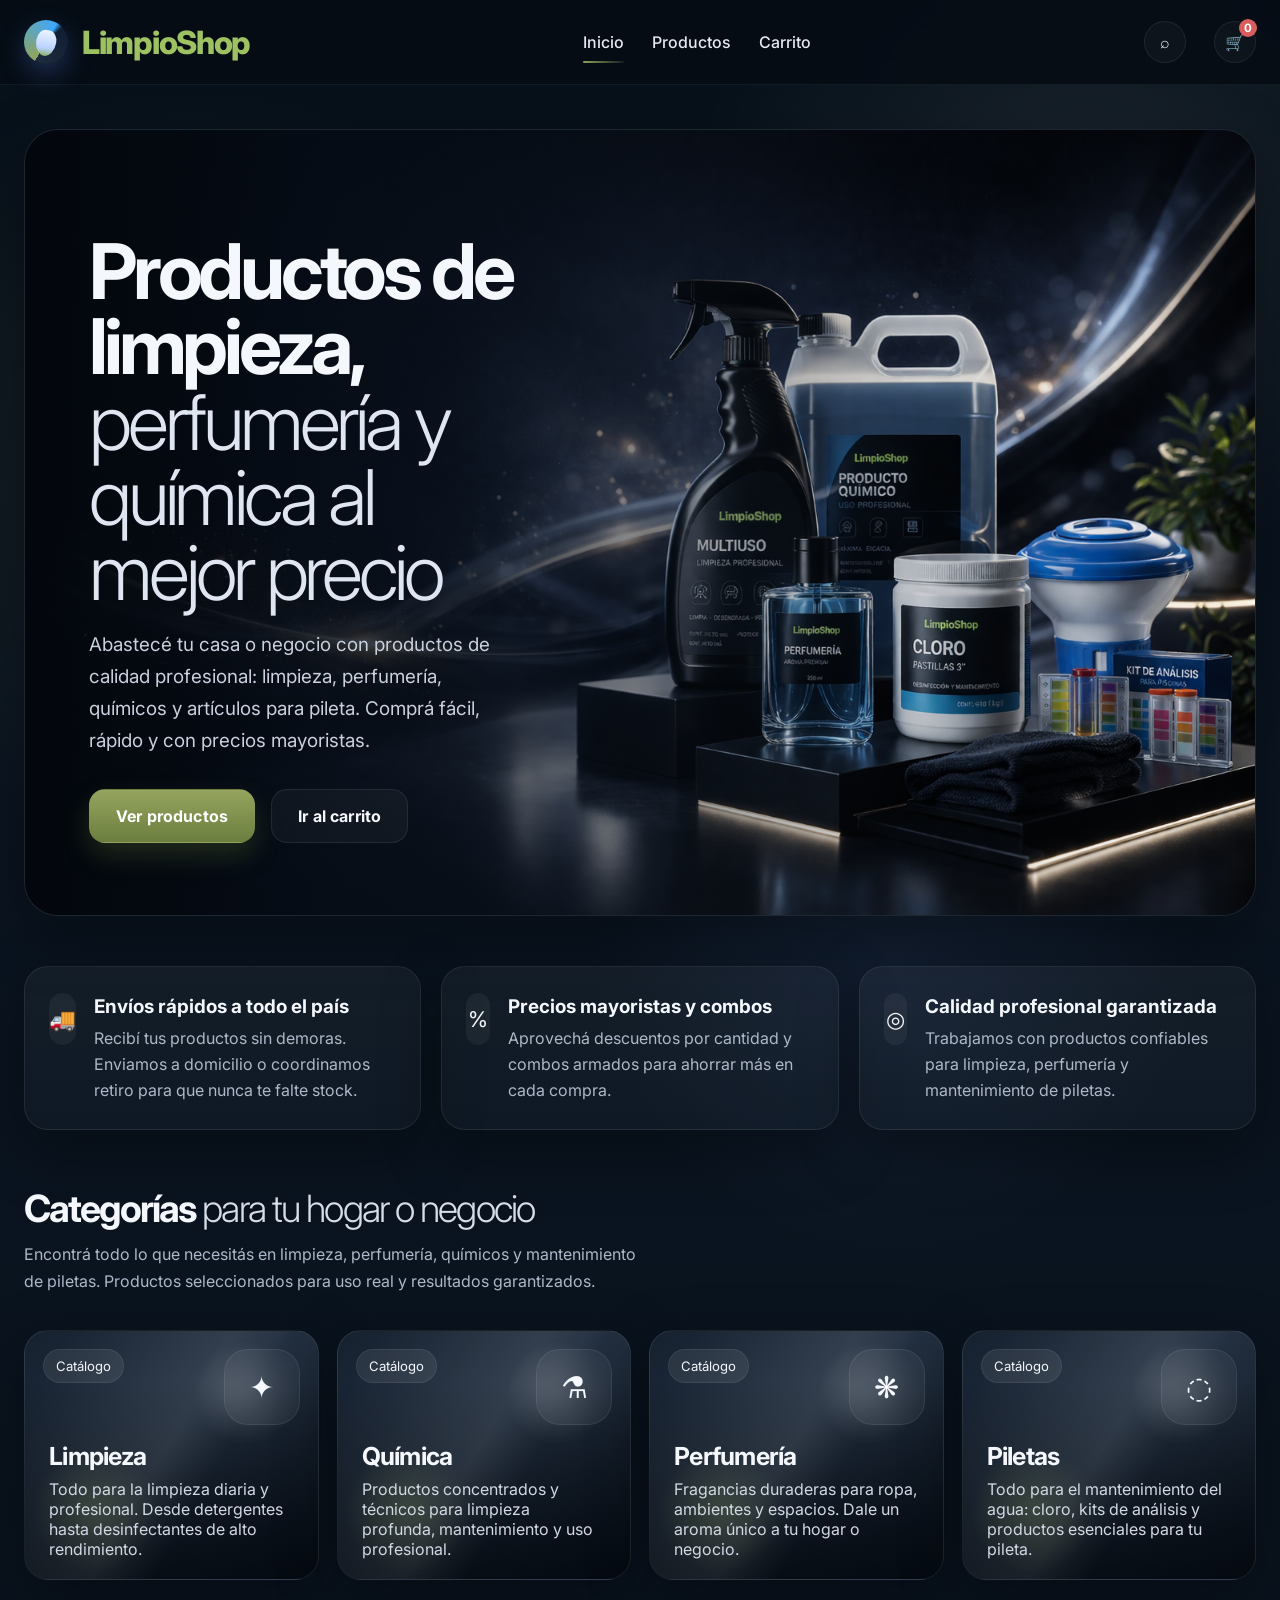
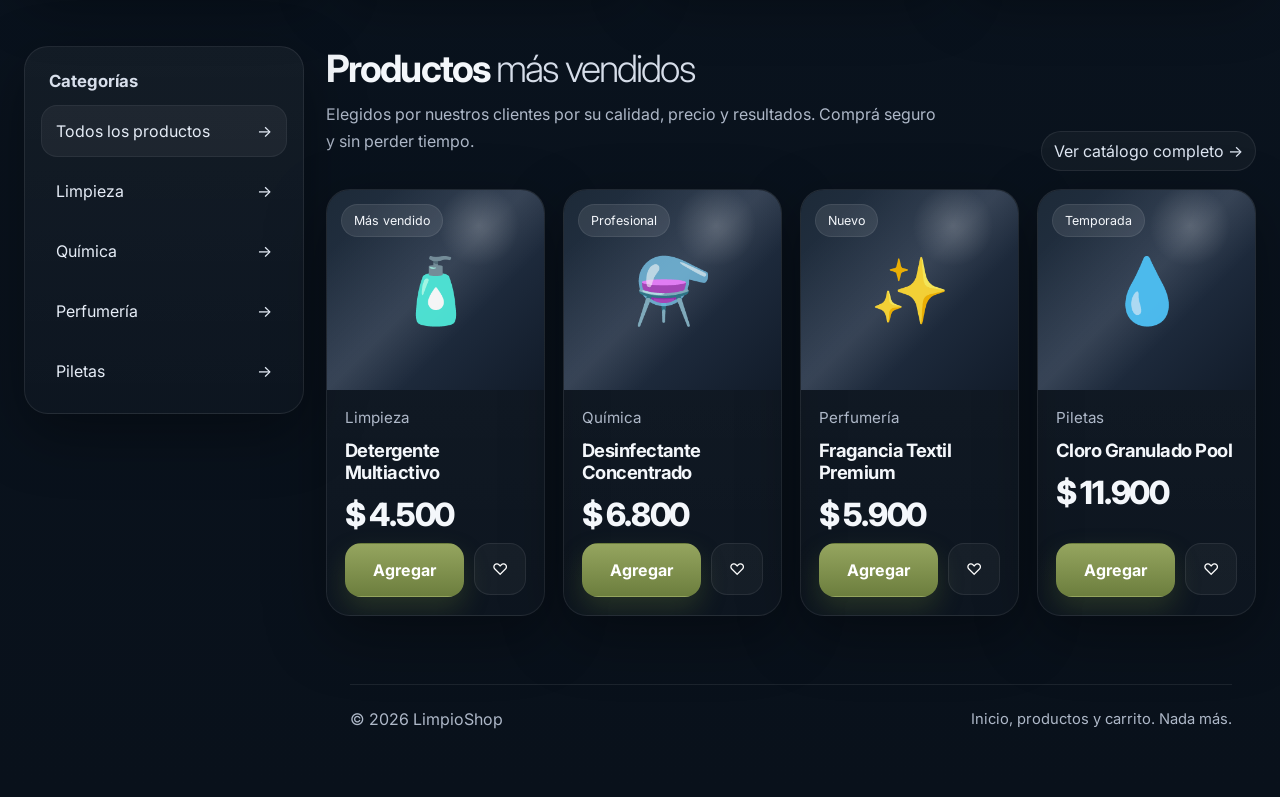
==== commit f7575e93: "Update index.html" ====
--- a/index.html
+++ b/index.html
@@ -39,11 +39,9 @@
           <div class="hero-overlay"></div>
 
           <div class="hero-content">
-            <span class="eyebrow">● Tienda online profesional para tu local</span>
-            <h1>Todo para tu <span>hogar y empresa</span></h1>
+            <h1>Productos de limpieza, <span> perfumería y química al mejor precio</span></h1>
             <p>
-              Una experiencia e-commerce moderna para vender limpieza, química, perfumería y artículos de piletas
-              con una imagen sobria, elegante y enfocada en la venta.
+              Abastecé tu casa o negocio con productos de calidad profesional: limpieza, perfumería, químicos y artículos para pileta. Comprá fácil, rápido y con precios mayoristas.
             </p>
             <div class="hero-actions">
               <a href="productos.html" class="btn btn-primary">Ver productos</a>
@@ -59,22 +57,22 @@
         <article class="info-card">
           <div class="icon">🚚</div>
           <div>
-            <h3>Envíos a todo el país</h3>
-            <p>Presentación profesional, compra simple y foco en conversión desde cualquier dispositivo.</p>
+            <h3>Envíos rápidos a todo el país</h3>
+            <p>Recibí tus productos sin demoras. Enviamos a domicilio o coordinamos retiro para que nunca te falte stock.</p>
           </div>
         </article>
         <article class="info-card">
           <div class="icon">%</div>
           <div>
-            <h3>Ofertas y combos</h3>
-            <p>Espacios listos para destacar promociones sin sobrecargar el diseño ni volverlo infantil.</p>
+            <h3>Precios mayoristas y combos</h3>
+            <p>Aprovechá descuentos por cantidad y combos armados para ahorrar más en cada compra.</p>
           </div>
         </article>
         <article class="info-card">
           <div class="icon">◎</div>
           <div>
-            <h3>Atención personalizada</h3>
-            <p>Una estética premium, clara y moderna para transmitir confianza al cliente desde el primer vistazo.</p>
+            <h3>Calidad profesional garantizada</h3>
+            <p>Trabajamos con productos confiables para limpieza, perfumería y mantenimiento de piletas.</p>
           </div>
         </article>
       </div>
@@ -84,8 +82,8 @@
       <div class="container">
         <div class="section-header">
           <div>
-            <h2 class="section-title">Categorías <span>principales</span></h2>
-            <p class="section-sub">Diseño equilibrado, sin priorizar visualmente un rubro por encima del otro. Todo mantiene una misma jerarquía elegante.</p>
+            <h2 class="section-title">Categorías <span>para tu hogar o negocio</span></h2>
+            <p class="section-sub">Encontrá todo lo que necesitás en limpieza, perfumería, químicos y mantenimiento de piletas. Productos seleccionados para uso real y resultados garantizados.</p>
           </div>
         </div>
 
@@ -95,7 +93,7 @@
             <div class="category-symbol">✦</div>
             <div class="label">
               <h3>Limpieza</h3>
-              <p>Productos de uso diario y profesional.</p>
+              <p>Todo para la limpieza diaria y profesional. Desde detergentes hasta desinfectantes de alto rendimiento.</p>
             </div>
           </article>
           <article class="category-card">
@@ -103,7 +101,7 @@
             <div class="category-symbol">⚗</div>
             <div class="label">
               <h3>Química</h3>
-              <p>Artículos técnicos con una presencia visual sobria.</p>
+              <p>Productos concentrados y técnicos para limpieza profunda, mantenimiento y uso profesional.</p>
             </div>
           </article>
           <article class="category-card">
@@ -111,7 +109,7 @@
             <div class="category-symbol">❋</div>
             <div class="label">
               <h3>Perfumería</h3>
-              <p>Fragancias y aromas integrados al mismo lenguaje visual.</p>
+              <p>Fragancias duraderas para ropa, ambientes y espacios. Dale un aroma único a tu hogar o negocio.</p>
             </div>
           </article>
           <article class="category-card">
@@ -119,7 +117,7 @@
             <div class="category-symbol">◌</div>
             <div class="label">
               <h3>Piletas</h3>
-              <p>Sección profesional sin fondos cargados ni temáticos.</p>
+              <p>Todo para el mantenimiento del agua: cloro, kits de análisis y productos esenciales para tu pileta.</p>
             </div>
           </article>
         </div>
@@ -142,26 +140,15 @@
         <div>
           <div class="section-header">
             <div>
-              <h2 class="section-title">Productos <span>destacados</span></h2>
-              <p class="section-sub">Bloque central con cards oscuras, elegantes y preparadas para un catálogo visual más serio y vendible.</p>
+              <h2 class="section-title">Productos <span>más vendidos</span></h2>
+              <p class="section-sub">Elegidos por nuestros clientes por su calidad, precio y resultados. Comprá seguro y sin perder tiempo.</p>
             </div>
             <a href="productos.html" class="tag">Ver catálogo completo →</a>
           </div>
 
           <div class="product-grid" id="featured-grid"></div>
 
-          <div class="promo-banner">  
-            <div>
-              <h3>Una web lista para vender</h3>
-              <p>Inicio con hero protagonista pero controlado, grilla de productos moderna, navegación simple y carrito funcional. Exactamente las 3 páginas que necesitás.</p>
-            </div>
-            <a href="productos.html" class="btn btn-primary">Explorar productos</a>
-          </div>
-        </div>
-      </div>
-    </section>
-  </main>
-
+        
   <footer class="footer">
     <div class="container footer-box">
       <div>© 2026 LimpioShop</div>
@@ -171,4 +158,4 @@
 
   <script src="app.js"></script>
 </body>
-</html>+</html>
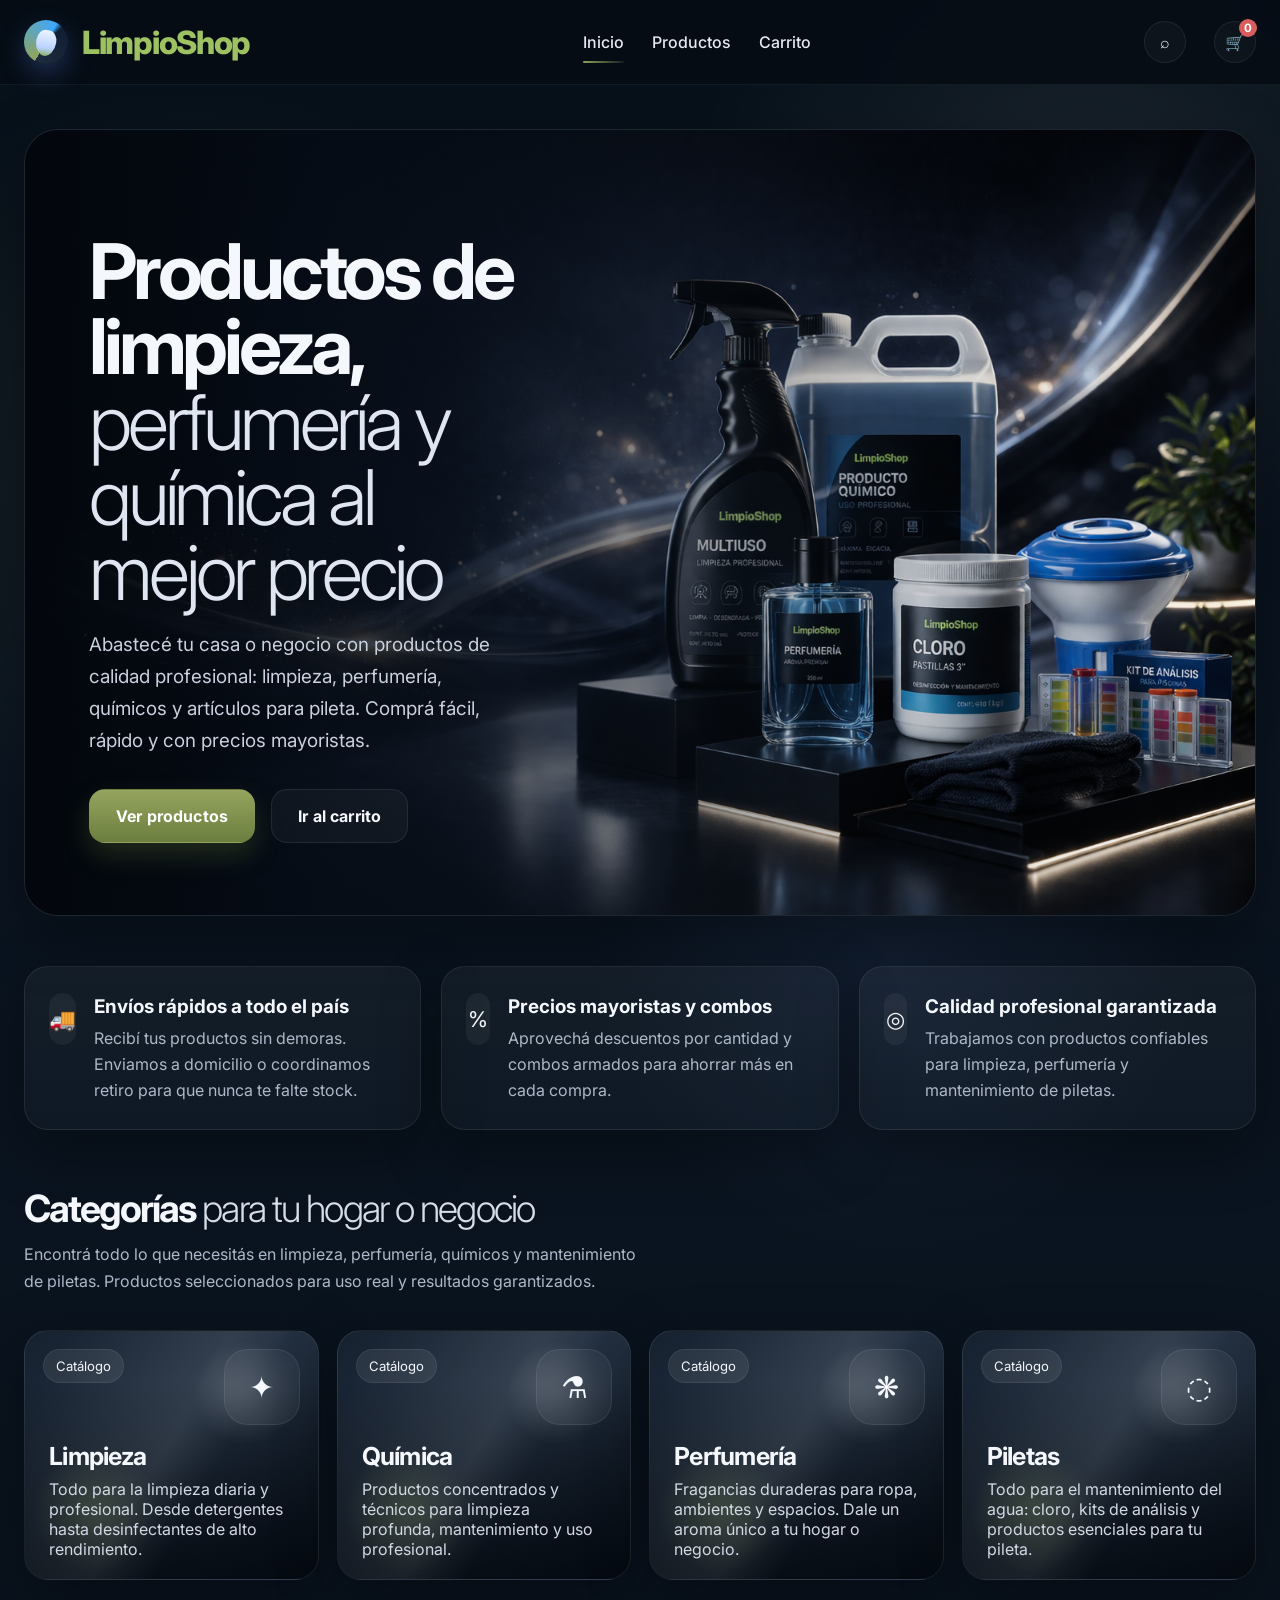
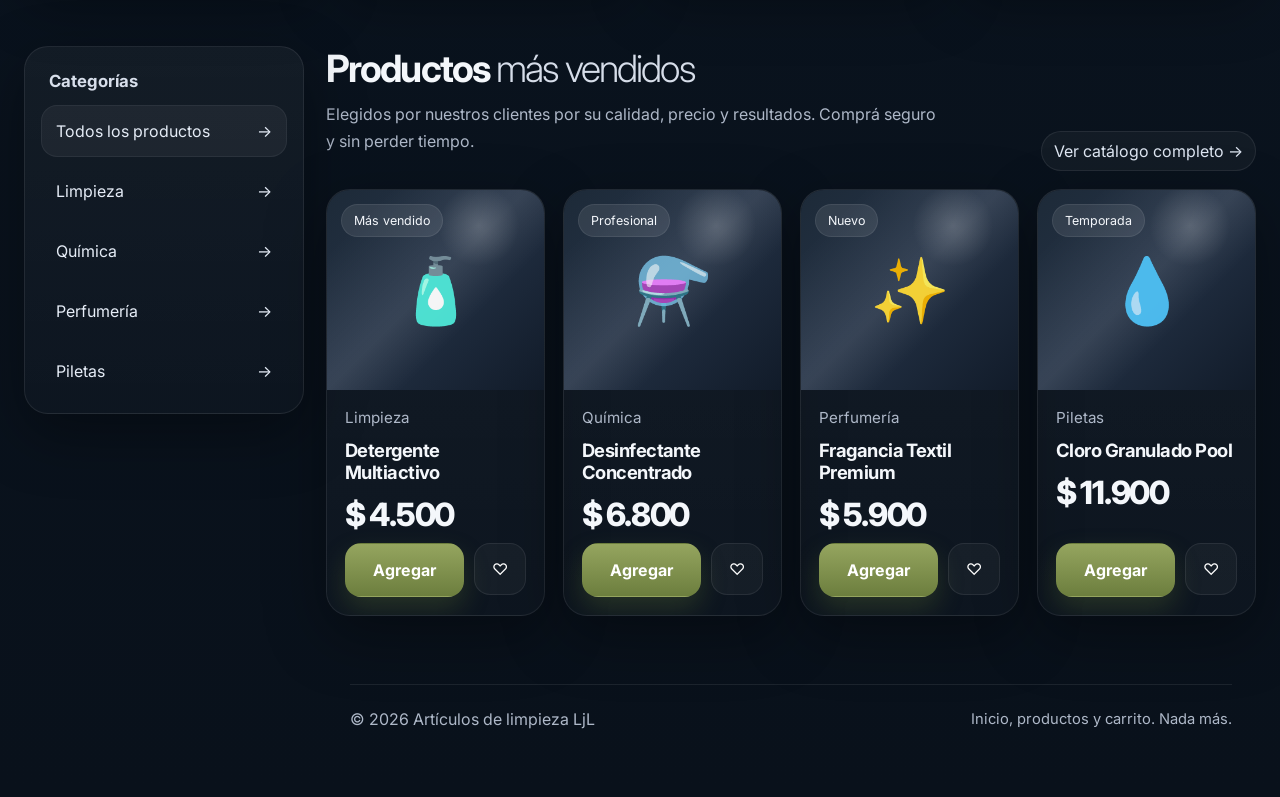
==== commit f8f6276f: "Update title and footer text in index.html" ====
--- a/index.html
+++ b/index.html
@@ -3,7 +3,7 @@
 <head>
   <meta charset="UTF-8" />
   <meta name="viewport" content="width=device-width, initial-scale=1.0" />
-  <title>LimpioShop | Inicio</title>
+  <title>Artículos de limpieza LjL | Inicio</title>
   <link rel="preconnect" href="https://fonts.googleapis.com">
   <link rel="preconnect" href="https://fonts.gstatic.com" crossorigin>
   <link href="https://fonts.googleapis.com/css2?family=Inter:wght@300;400;500;600;700;800&display=swap" rel="stylesheet">
@@ -151,7 +151,7 @@
         
   <footer class="footer">
     <div class="container footer-box">
-      <div>© 2026 LimpioShop</div>
+      <div>© 2026 Artículos de limpieza LjL</div>
       <div class="small">Inicio, productos y carrito. Nada más.</div>
     </div>
   </footer>
